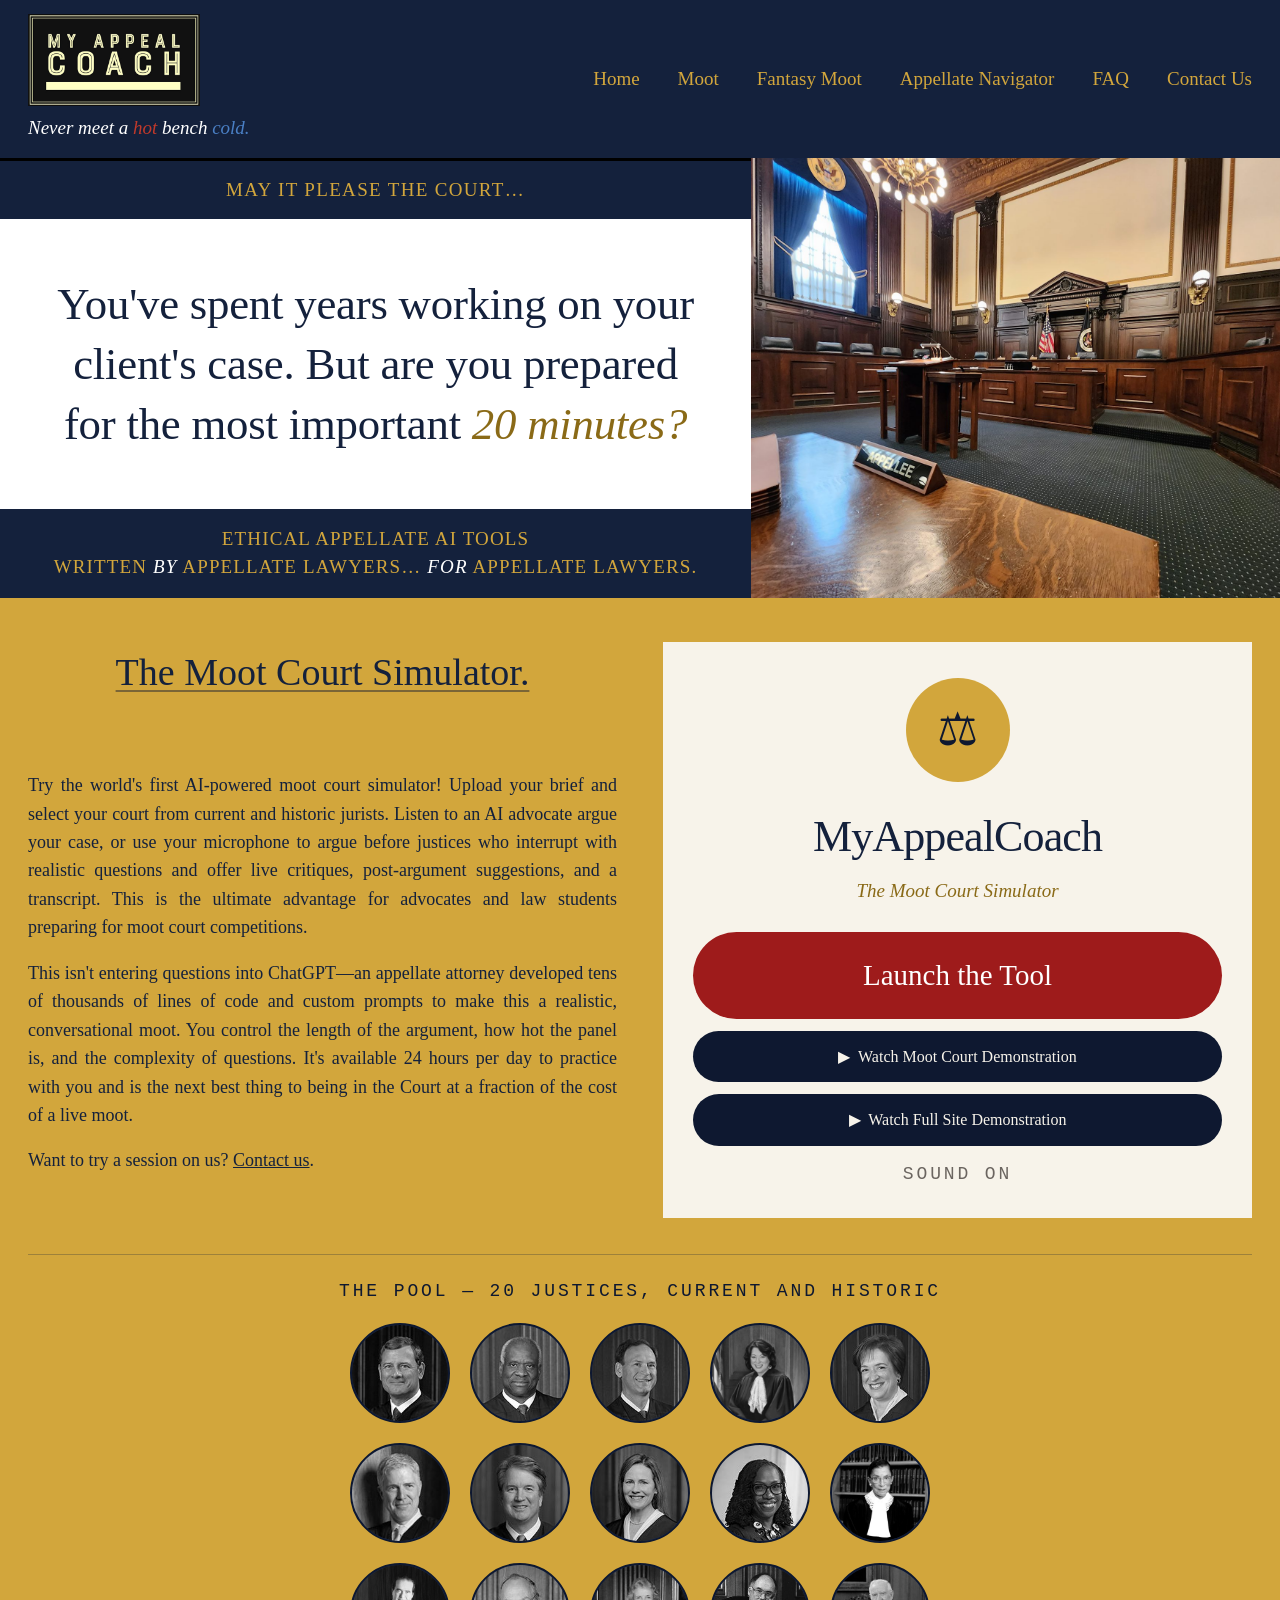
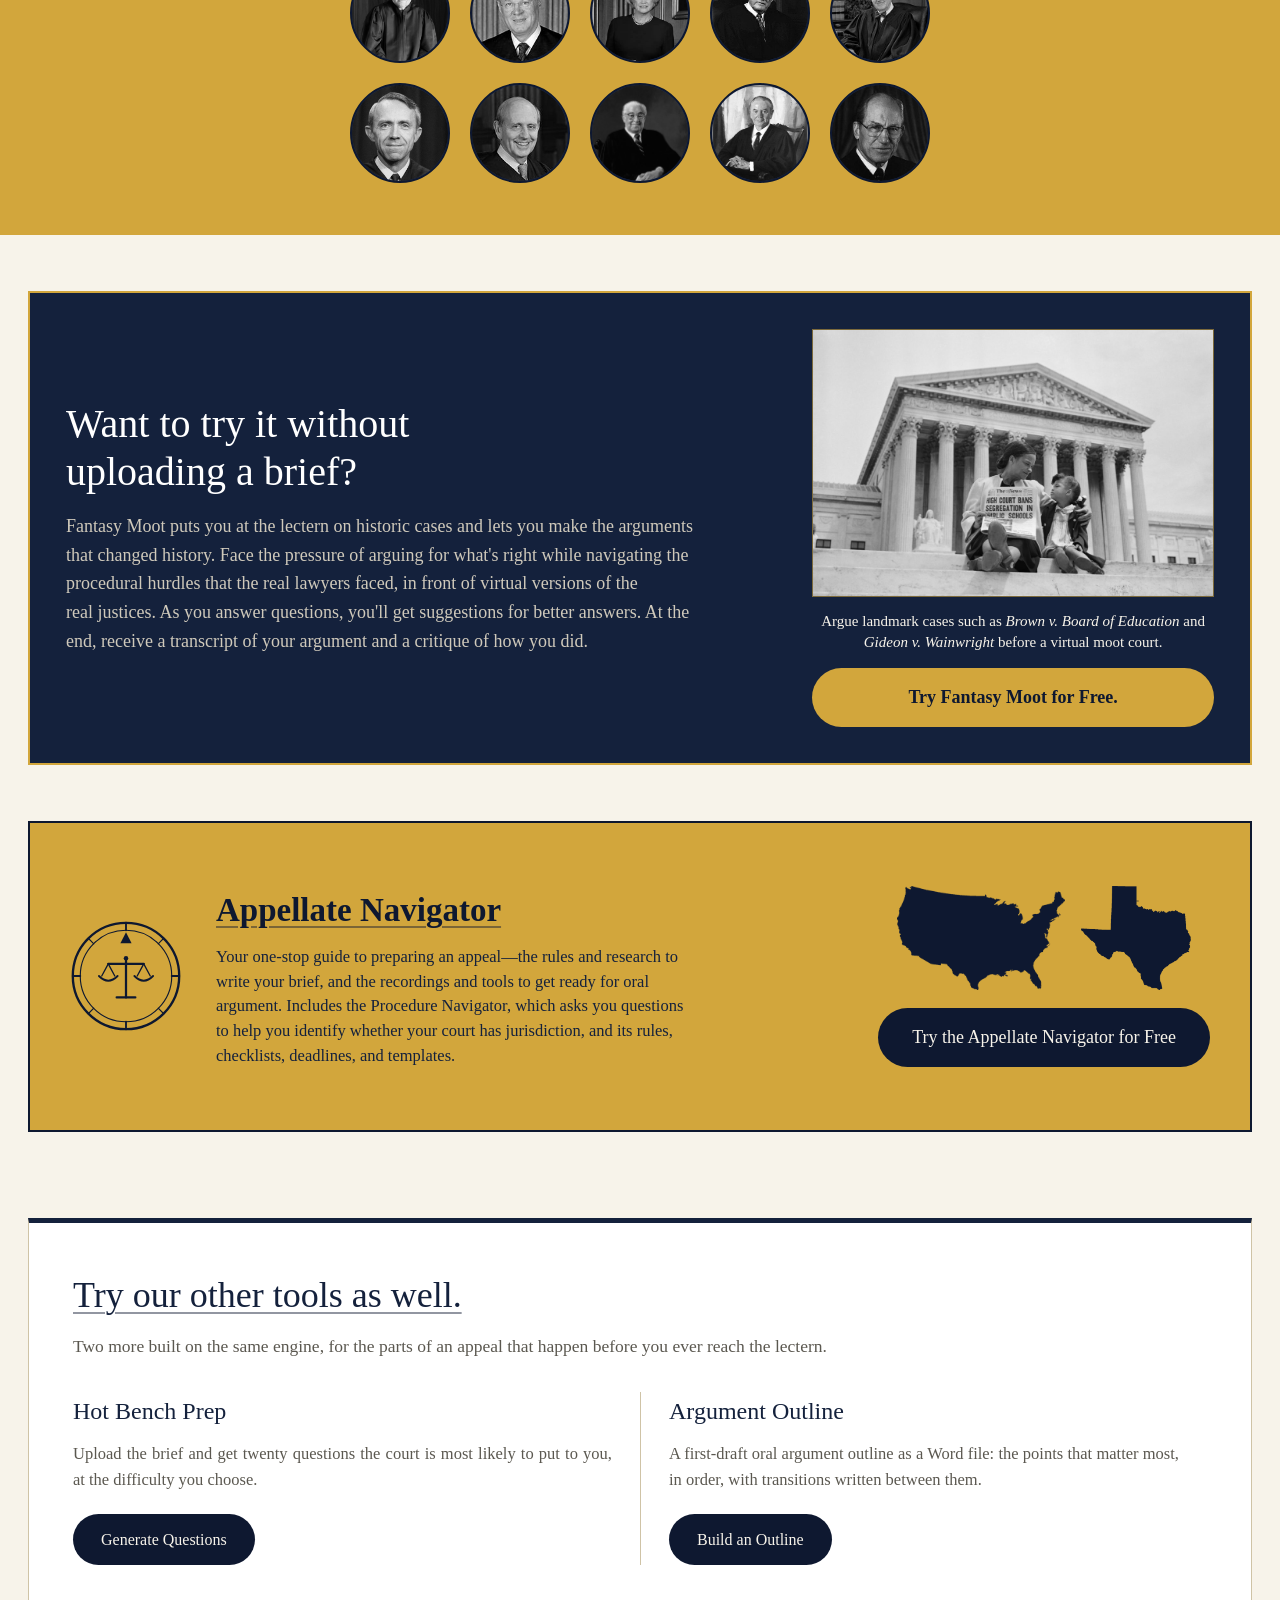
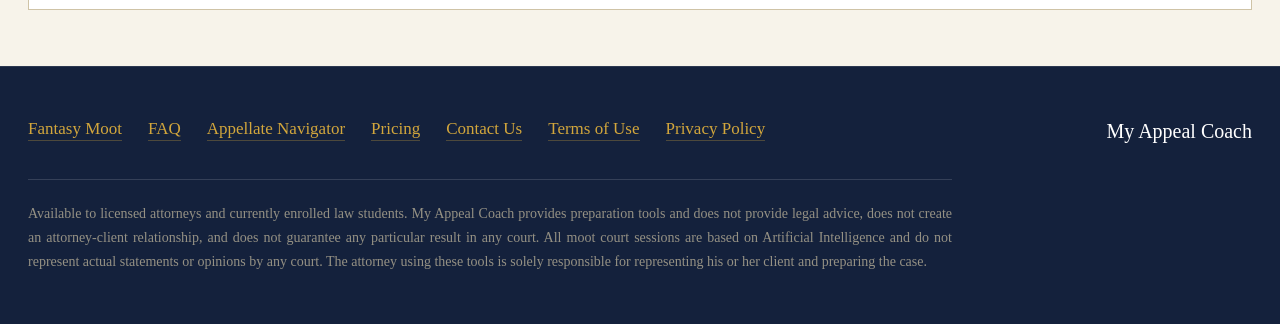
==== index.html @ 5d1c8097 "Demo clips + home card: no closing on clips, moot clip, restructured hero - The sage closing no long" ====
<!DOCTYPE html>
<html lang="en">
<head>
<meta charset="utf-8">
<meta name="viewport" content="width=device-width, initial-scale=1">
<title>My Appeal Coach — Never meet a hot bench cold</title>
<meta name="description" content="Ethical appellate AI tools written by appellate lawyers, for appellate lawyers. The world's first AI-powered moot court simulator.">
<link rel="stylesheet" href="style.css">
<link rel="icon" type="image/png" href="favicon.png">
<link rel="icon" type="image/png" href="favicon-dog.png">
<link rel="apple-touch-icon" href="favicon-dog.png">
</head>
<body>

<header class="masthead">
  <div class="wrap masthead-inner">
    <a class="brand" href="index.html">
      <img src="img/site/logo.jpg" alt="My Appeal Coach" width="172">
      <p class="brand-tag">Never meet a <span class="hot">hot</span> bench <span class="cold">cold.</span></p>
    </a>
    <button class="navtoggle" id="navtoggle" aria-expanded="false" aria-controls="primary-nav" aria-label="Menu">
      <span></span><span></span><span></span>
    </button>
    <div class="navwrap" id="primary-nav">
      <nav aria-label="Primary">
        <ul class="nav">
          <li><a href="index.html">Home</a></li>
          <li><a href="https://app.myappealcoach.com/oral-arguments#moot" target="_blank" rel="noopener noreferrer">Moot</a></li>
          <li><a href="fantasy-moot.html">Fantasy Moot</a></li>
          <li><a href="appellate-navigator.html">Appellate Navigator</a></li>
          <li><a href="faq.html">FAQ</a></li>
          <li><a href="contact.html">Contact Us</a></li>
        </ul>
      </nav>
    </div>
  </div>
</header>

<main>

<section class="hero-grid">
  <div class="hero-left">
    <div class="hero-band"><p class="band-caps">May it please the court&hellip;</p></div>
    <div class="hero-mid">
      <h1>You've spent years working on your client's case. But are you prepared for the most important <em>20 minutes?</em></h1>
    </div>
    <div class="hero-foot">
      <p>Ethical appellate AI tools<br>written <i>by</i> appellate lawyers&hellip; <i>for</i> appellate lawyers.</p>
    </div>
  </div>
  <div class="hero-photo">
    <img src="img/site/hero-courtroom.jpg" alt="Interior of the United States Court of Appeals for the Fifth Circuit, viewed from counsel table">
  </div>
</section>

<section class="flag">
  <div class="wrap flag-grid">
    <h2 class="flag-title"><a href="https://app.myappealcoach.com/oral-arguments#moot" target="_blank" rel="noopener noreferrer">The Moot Court Simulator.</a></h2>

    <div class="flag-card">
      <div class="card">
        <div class="seal" aria-hidden="true">&#9878;</div>
        <h3>MyAppealCoach</h3>
        <p class="sub">The Moot Court Simulator</p>
        <div style="display:flex;flex-direction:column;gap:12px;margin-top:4px;">
          <a class="pill pill-red" href="https://app.myappealcoach.com/oral-arguments#moot" target="_blank" rel="noopener noreferrer" style="width:100%;box-sizing:border-box;">Launch the Tool</a>
          <a class="pill pill-dark" href="demo.html?clip=moot" target="_blank" rel="noopener noreferrer" style="width:100%;box-sizing:border-box;">&#9654;&nbsp; Watch Moot Court Demonstration</a>
          <a class="pill pill-dark" href="demo.html" target="_blank" rel="noopener noreferrer" style="width:100%;box-sizing:border-box;">&#9654;&nbsp; Watch Full Site Demonstration</a>
        </div>
        <p class="note meta">Sound on</p>
      </div>
    </div>

    <div class="flag-copy">
      <p class="just">Try the world's first AI-powered moot court simulator! Upload your brief and select your court from current and historic jurists. Listen to an AI advocate argue your case, or use your microphone to argue before justices who interrupt with realistic questions and offer live critiques, post-argument suggestions, and a transcript. This is the ultimate advantage for advocates and law students preparing for moot court competitions.</p>
      <p class="just">This isn't entering questions into ChatGPT&mdash;an appellate attorney developed tens of thousands of lines of code and custom prompts to make this a realistic, conversational moot. You control the length of the argument, how hot the panel is, and the complexity of questions. It's available 24 hours per day to practice with you and is the next best thing to being in the Court at a fraction of the cost of a live moot.</p>
      <p>Want to try a session on us? <a href="contact.html">Contact us</a>.</p>

    </div>

      <div class="bench">
      <p class="bench-label">The pool &mdash; 20 justices, current and historic</p>
      <ul class="faces">
        <li><img loading="lazy" src="img/justices/roberts.jpg" alt="Chief Justice John Roberts"></li>
        <li><img loading="lazy" src="img/justices/thomas.jpg" alt="Justice Clarence Thomas"></li>
        <li><img loading="lazy" src="img/justices/alito.jpg" alt="Justice Samuel Alito"></li>
        <li><img loading="lazy" src="img/justices/sotomayor.jpg" alt="Justice Sonia Sotomayor"></li>
        <li><img loading="lazy" src="img/justices/kagan.jpg" alt="Justice Elena Kagan"></li>
        <li><img loading="lazy" src="img/justices/gorsuch.jpg" alt="Justice Neil Gorsuch"></li>
        <li><img loading="lazy" src="img/justices/kavanaugh.jpg" alt="Justice Brett Kavanaugh"></li>
        <li><img loading="lazy" src="img/justices/barrett.jpg" alt="Justice Amy Coney Barrett"></li>
        <li><img loading="lazy" src="img/justices/jackson.jpg" alt="Justice Ketanji Brown Jackson"></li>
        <li><img loading="lazy" src="img/justices/ginsburg.jpg" alt="Justice Ruth Bader Ginsburg"></li>
        <li><img loading="lazy" src="img/justices/scalia.jpg" alt="Justice Antonin Scalia"></li>
        <li><img loading="lazy" src="img/justices/kennedy.jpg" alt="Justice Anthony Kennedy"></li>
        <li><img loading="lazy" src="img/justices/oconnor.jpg" alt="Justice Sandra Day O'Connor"></li>
        <li><img loading="lazy" src="img/justices/rehnquist.jpg" alt="Justice William Rehnquist"></li>
        <li><img loading="lazy" src="img/justices/stevens.jpg" alt="Justice John Paul Stevens"></li>
        <li><img loading="lazy" src="img/justices/souter.jpg" alt="Justice David Souter"></li>
        <li><img loading="lazy" src="img/justices/breyer.jpg" alt="Justice Stephen Breyer"></li>
        <li><img loading="lazy" src="img/justices/marshall.jpg" alt="Justice Thurgood Marshall"></li>
        <li><img loading="lazy" src="img/justices/brennan.jpg" alt="Justice William Brennan"></li>
        <li><img loading="lazy" src="img/justices/white.jpg" alt="Justice Byron White"></li>
      </ul>
      </div>
  </div>
</section>

<section class="fantasy-sec">
  <div class="wrap">
    <div class="fantasy">
      <div class="fantasy-copy">
        <h2>Want to try it without uploading a brief?</h2>
        <p>Fantasy Moot puts you at the lectern on historic cases and lets you make the arguments that changed history. Face the pressure of arguing for what's right while navigating the procedural hurdles that the real lawyers faced, in front of virtual versions of the real&nbsp;justices. As you answer questions, you'll get suggestions for better answers. At the end, receive a transcript of your argument and a critique of how you did.</p>
      </div>
      <div class="fantasy-cta">
        <figure>
          <img src="img/fantasy/brown-v-board.jpg" alt="Nettie Hunt and her daughter on the steps of the Supreme Court in 1954, holding a newspaper headlined &quot;High Court Bans Segregation in Public Schools&quot;">
        </figure>
        <p class="fantasy-cta-cap">Argue landmark cases such as <em>Brown v. Board of Education</em> and <em>Gideon v. Wainwright</em> before a virtual moot court.</p>
        <a class="pill pill-gold" href="fantasy-moot.html">Try Fantasy Moot for Free.</a>
      </div>
    </div>
  </div>
</section>

<section class="navigator-sec">
  <div class="wrap">
    <div class="proc-hero">
      <span class="proc-hero-icon">
        <svg class="compass-svg" viewBox="0 0 120 120" fill="none" stroke="currentColor" stroke-linejoin="round" stroke-linecap="round" aria-hidden="true">
          <circle cx="60" cy="60" r="57" stroke-width="2.5"/>
          <circle cx="60" cy="60" r="49" stroke-width="1.2"/>
          <g stroke-width="2">
            <line x1="60" y1="3" x2="60" y2="11"/>
            <line x1="60" y1="109" x2="60" y2="117"/>
            <line x1="3" y1="60" x2="11" y2="60"/>
            <line x1="109" y1="60" x2="117" y2="60"/>
          </g>
          <g stroke-width="1.2">
            <line x1="19.8" y1="19.8" x2="25.5" y2="25.5"/>
            <line x1="100.2" y1="19.8" x2="94.5" y2="25.5"/>
            <line x1="19.8" y1="100.2" x2="25.5" y2="94.5"/>
            <line x1="100.2" y1="100.2" x2="94.5" y2="94.5"/>
          </g>
          <polygon points="60,13 54,25 66,25" fill="currentColor" stroke="none"/>
          <g stroke-width="2.4">
            <circle cx="60" cy="41" r="2.4" fill="currentColor" stroke="none"/>
            <line x1="60" y1="41" x2="60" y2="83"/>
            <line x1="41" y1="47" x2="79" y2="47"/>
            <line x1="50" y1="83" x2="70" y2="83"/>
            <path d="M41 47 L34 60" stroke-width="1.4"/>
            <path d="M41 47 L48 60" stroke-width="1.4"/>
            <path d="M31 60 Q41 70 51 60" stroke-width="2"/>
            <path d="M79 47 L72 60" stroke-width="1.4"/>
            <path d="M79 47 L86 60" stroke-width="1.4"/>
            <path d="M69 60 Q79 70 89 60" stroke-width="2"/>
          </g>
        </svg>
      </span>
      <span class="proc-hero-text">
        <span class="proc-hero-title">Appellate Navigator</span>
        <span class="proc-hero-desc">Your one-stop guide to preparing an appeal&mdash;the rules and research
          to write your brief, and the recordings and tools to get ready for oral argument. Includes the
          Procedure Navigator, which asks you questions to help you identify whether your court has
          jurisdiction, and its rules, checklists, deadlines, and templates.</span>
      </span>
      <span class="proc-hero-actions">
        <span class="proc-hero-maps">
          <img class="proc-hero-map" src="img/site/us-silhouette.png" alt="United States">
          <img class="proc-hero-map" src="img/site/texas-silhouette.png" alt="State of Texas">
        </span>
        <a class="pill pill-dark" href="appellate-navigator.html">Try the Appellate Navigator for Free</a>
      </span>
    </div>
  </div>
</section>

<section class="others-sec">
  <div class="wrap">
    <div class="others">
      <h2>Try our other tools as well.</h2>
      <p class="others-sub">Two more built on the same engine, for the parts of an appeal that happen before you ever reach the lectern.</p>
      <div class="tool-grid">
        <article class="tool">
          <h3>Hot Bench Prep</h3>
          <p class="just">Upload the brief and get twenty questions the court is most likely to put to you, at the difficulty you choose.</p>
          <a class="pill pill-dark" href="https://app.myappealcoach.com/oral-arguments#hotbench" target="_blank" rel="noopener noreferrer">Generate Questions</a>
        </article>
        <article class="tool">
          <h3>Argument Outline</h3>
          <p class="just">A first-draft oral argument outline as a Word file: the points that matter most, in order, with transitions written between them.</p>
          <a class="pill pill-dark" href="https://app.myappealcoach.com/oral-arguments#outline" target="_blank" rel="noopener noreferrer">Build an Outline</a>
        </article>
      </div>
    </div>
  </div>
</section>

</main>

<footer class="foot">
  <div class="wrap">
    <div class="foot-grid">
      <ul class="foot-nav">
        <li><a href="fantasy-moot.html">Fantasy Moot</a></li>
        <li><a href="faq.html">FAQ</a></li>
        <li><a href="appellate-navigator.html">Appellate Navigator</a></li>
        <li><a href="https://app.myappealcoach.com/membership" target="_blank" rel="noopener noreferrer">Pricing</a></li>
        <li><a href="contact.html">Contact Us</a></li>
        <li><a href="https://app.myappealcoach.com/terms" target="_blank" rel="noopener noreferrer">Terms of Use</a></li>
        <li><a href="https://app.myappealcoach.com/privacy" target="_blank" rel="noopener noreferrer">Privacy Policy</a></li>
      </ul>
      <div class="foot-mark">My Appeal Coach</div>
    </div>
    <p class="notice">
      Available to licensed attorneys and currently enrolled law students. My Appeal Coach provides preparation tools and does not provide legal advice, does not create an attorney-client relationship, and does not guarantee any particular result in any court. All moot court sessions are based on Artificial Intelligence and do not represent actual statements or opinions by any court. The attorney using these tools is solely responsible for representing his or her client and preparing the case.
    </p>
  </div>
</footer>

<script src="nav.js"></script>
<script src="justice-bios.js"></script>
</body>
</html>
---- style.css ----
/* ==========================================================================
   My Appeal Coach — shared stylesheet
   Every page links this file. Edit once, changes everywhere.
   ========================================================================== */

:root{
  --navy:#14213c; --navy-dp:#0e1830; --navy-lt:#1e2f52;
  --gold:#d2a63c; --gold-lt:#e0c274; --gold-dk:#8a6a17;
  --butter:#f7f0b5;                 /* pale yellow used on interior pages */
  --cream:#f7f3ea; --white:#ffffff;
  --red:#9e1b1b; --red-lt:#c0392b; --blue:#4a7fc4;
  --rule:#cfc3a6;
  --serif:'Equity Text A',Equity,Georgia,'Century Schoolbook','Times New Roman',serif;
  --mono:'DM Mono','JetBrains Mono','Courier New',monospace;
  --gutter:28px;                    /* single source of truth for page side spacing */
}

*{box-sizing:border-box}
html{-webkit-text-size-adjust:100%}
body{margin:0;background:var(--cream);color:var(--navy);font-family:var(--serif);
     font-size:18px;line-height:1.6;-webkit-font-smoothing:antialiased}
img{max-width:100%;display:block}
a{color:inherit}
.wrap{max-width:1320px;margin:0 auto;padding:0 var(--gutter)}
.wrap-narrow{max-width:1000px;margin:0 auto;padding:0 var(--gutter)}
.just{text-align:justify;hyphens:auto;-webkit-hyphens:auto}

/* ---------- widow / orphan control ----------
   balance: evens out short headings so the last line is never a lone word.
   pretty:  keeps body copy from ending on a single-word line.
   Both degrade silently to normal wrapping in older browsers. */
h1,h2,h3,h4,h5,h6,dt,figcaption,.foot-mark,.band-caps,.brand-tag{text-wrap:balance}
p,li,dd,blockquote{text-wrap:pretty}
.meta{font-family:var(--mono);font-size:11.5px;letter-spacing:.16em;text-transform:uppercase}
.band-caps{font-size:19px;letter-spacing:.07em;text-transform:uppercase;color:var(--gold);margin:0}

/* ---------- buttons ---------- */
.pill{display:inline-flex;align-items:center;justify-content:center;gap:10px;border-radius:999px;
      text-align:center;text-decoration:none;font-family:var(--serif);border:0;
      transition:background .18s,color .18s}
.pill-red{background:var(--red);color:#fff;font-size:29px;padding:20px 52px;width:100%}
.pill-red:hover,.pill-red:focus-visible{background:#7d1414}
.pill-dark{background:var(--navy-dp);color:var(--cream);font-size:16px;padding:13px 28px}
.pill-dark:hover,.pill-dark:focus-visible{background:var(--navy-lt)}
.pill-gold{background:var(--gold);color:var(--navy-dp);font-size:18px;padding:15px 34px;font-weight:600}
.pill-gold:hover,.pill-gold:focus-visible{background:var(--gold-lt)}

/* square butter button used on interior pages */
/* "Open the AI Tools" — outlined gold, small caps, hairline rule detail */
button.btn-butter{cursor:pointer;font-size:19px}
.btn-butter{display:inline-flex;align-items:center;gap:14px;
            background:transparent;color:var(--butter);
            font-family:var(--serif);font-size:19px;letter-spacing:.06em;
            padding:15px 34px;text-decoration:none;
            border:1px solid rgba(247,240,181,.5);border-radius:2px;
            transition:background .2s,border-color .2s,color .2s}
.btn-butter::after{content:"";width:26px;height:1px;background:currentColor;opacity:.65;
            transition:width .2s}
.btn-butter:hover,.btn-butter:focus-visible{background:rgba(247,240,181,.1);
            border-color:var(--butter);color:#fffbe0}
.btn-butter:hover::after{width:38px}

/* ---------- masthead ---------- */
.masthead{background:var(--navy);position:relative}
/* Horizontal padding is restated here on purpose: this element also carries
   .wrap, and a `padding` shorthand declared later would otherwise zero out
   .wrap's side gutters and let the logo sit flush against the page edge. */
.masthead-inner{display:flex;align-items:center;justify-content:space-between;gap:24px;
                padding:14px var(--gutter);flex-wrap:wrap}
.brand{display:block;text-decoration:none}
.brand img{width:172px;height:auto}
.brand-tag{font-style:italic;font-size:clamp(17px,.55vw + 14.4px,19px);color:#fff;margin:7px 0 0}
.brand-tag .hot{color:var(--red-lt)}
.brand-tag .cold{color:var(--blue)}
.navtoggle{display:none;background:transparent;border:1px solid rgba(210,166,60,.55);
           border-radius:4px;padding:11px 13px;cursor:pointer;line-height:0}
.navtoggle span{display:block;width:24px;height:2px;background:var(--gold);margin:5px 0;
                transition:transform .2s,opacity .2s}
.navtoggle[aria-expanded="true"] span:nth-child(1){transform:translateY(7px) rotate(45deg)}
.navtoggle[aria-expanded="true"] span:nth-child(2){opacity:0}
.navtoggle[aria-expanded="true"] span:nth-child(3){transform:translateY(-7px) rotate(-45deg)}
.nav{display:flex;gap:38px;list-style:none;margin:0;padding:0;flex-wrap:wrap;font-size:19px}
.nav a{text-decoration:none;color:var(--gold);padding-bottom:4px;border-bottom:2px solid transparent}
.nav a:hover,.nav a:focus-visible{color:var(--gold-lt);border-bottom-color:var(--gold)}
.nav a[aria-current="page"]{color:var(--gold-lt);border-bottom-color:var(--gold)}

@media (max-width:1000px){
  .navtoggle{display:block}
  .navwrap{display:none;flex-basis:100%;width:100%}
  .navwrap.open{display:block}
  .nav{flex-direction:column;gap:0;font-size:20px;padding-bottom:8px}
  .nav li{border-top:1px solid rgba(210,166,60,.22)}
  .nav a{display:block;padding:14px 2px;border-bottom:0}
  .nav a:hover,.nav a:focus-visible,.nav a[aria-current="page"]{border-bottom:0}
}

/* ---------- interior page shell (dark) ---------- */
.page-dark{background:var(--navy);color:#eae7dc;min-height:60vh;padding:52px 0 76px}
.page-dark a{color:var(--butter)}
/* `.page-dark a` (0,1,1) outranks `.pill-red` (0,1,0), so without these a button
   dropped inside a dark page loses its own label colour. Two classes wins it back. */
.page-dark .pill-red{color:#fff}
.page-dark .pill-dark{color:var(--cream)}
.page-dark .pill-gold{color:var(--navy-dp)}
.page-title{text-align:center;color:var(--gold);font-size:clamp(24px,2.6vw,30px);
            font-weight:400;letter-spacing:.03em;text-transform:uppercase;margin:0 0 34px}

/* hub page: pillar icon + heading + prose */
.hub{display:grid;grid-template-columns:150px 1fr;gap:38px;align-items:start}
.pillar{width:150px;height:auto;color:var(--butter)}
.hub h1{font-size:clamp(34px,4.6vw,54px);font-weight:700;letter-spacing:.01em;
        text-transform:uppercase;margin:0 0 14px;color:#d9d6c8}
.hub h1 .lead{color:#a8a496}
.hub p{margin:0 0 20px;font-size:18.5px;color:#e6e3d8}

.reslist{margin:30px 0 0}
.reslist h2,.reslist h3{font-size:24px;font-weight:400;margin:0 0 4px}
.reslist h2 a,.reslist h3 a{color:var(--butter);text-decoration:underline;text-underline-offset:4px}
.reslist p{margin:0 0 26px;color:#cfcbbe;font-size:17px}

/* link-list pages (rules, recordings, style guides) */
.listgrid{display:grid;grid-template-columns:1fr 1fr;gap:46px;align-items:start}
.listhead{display:flex;align-items:center;gap:18px;margin:0 0 26px}
.listhead .pillar{width:104px}
.listhead h1{font-size:clamp(26px,3vw,34px);font-weight:400;margin:0;color:#eae7dc}
.subhead{color:var(--butter);font-size:23px;margin:30px 0 12px;font-weight:400}
.subhead:first-of-type{margin-top:0}
.linklist{list-style:none;margin:0;padding:0}
.linklist li{margin:0 0 6px}
.linklist a{font-size:23px;color:#fff;text-decoration:underline;text-underline-offset:4px;
            text-decoration-thickness:1px}
.linklist a:hover,.linklist a:focus-visible{color:var(--butter)}
.mapfig{margin:0}
.mapfig img{border:1px solid rgba(255,255,255,.18);background:#fff}
.mapfig figcaption{margin-top:10px;color:#a8a496;font-size:14px}

/* 404 */
.nf-lede{font-size:18.5px;color:#e6e3d8;max-width:56em;margin:0 0 34px}
.nf-foot{margin:34px 0 0;padding-top:22px;border-top:1px solid rgba(255,255,255,.14);
         font-size:16px;color:#a8a496}

/* FAQ */
.faq-intro{font-size:19px;margin:0 0 30px}
.faq{margin:0}
.faq dt{color:var(--gold);font-size:19px;letter-spacing:.02em;text-transform:uppercase;
        margin:0 0 6px}
.faq dd{margin:0 0 26px;font-size:18px;color:#e6e3d8}

/* pull quote strip */
.quotestrip{background:var(--white);padding:18px 0;text-align:center}
.quotestrip p{margin:0;font-size:clamp(20px,2.2vw,26px);color:var(--navy)}

/* ---------- footer ---------- */
.foot{background:var(--navy);color:#a8a396;padding:48px 0 36px;font-size:16px;
      border-top:1px solid rgba(255,255,255,.1)}
.foot-grid{display:flex;justify-content:space-between;gap:32px;flex-wrap:wrap;margin-bottom:32px}
.foot-nav{list-style:none;margin:0;padding:0;display:flex;gap:26px;flex-wrap:wrap;font-size:17px}
.foot-nav a{text-decoration:none;color:var(--gold);border-bottom:1px solid rgba(210,166,60,.3);
            padding-bottom:2px}
.foot-nav a:hover,.foot-nav a:focus-visible{color:var(--gold-lt)}
.foot-mark{color:#fff;font-size:20px}
.notice{border-top:1px solid rgba(255,255,255,.14);padding-top:22px;font-size:14px;
        line-height:1.7;color:#959184;max-width:66em;
        text-align:justify;hyphens:auto;-webkit-hyphens:auto;text-wrap:pretty}

/* ---------- hover biography panel (justice-bios.js) ----------
   Fixed positioning keeps it clear of the portraits' circular clipping.
   pointer-events:none means moving toward the panel never steals the hover. */
.jbio{position:fixed;z-index:60;width:min(360px,calc(100vw - 24px));
      background:var(--navy-dp);color:#e6e3d8;
      border:1px solid rgba(210,166,60,.55);border-top:3px solid var(--gold);
      padding:16px 18px 18px;pointer-events:none;
      box-shadow:0 14px 34px rgba(0,0,0,.42)}
.jbio[hidden]{display:none}
.jbio-name{margin:0;font-size:18px;color:#fff;line-height:1.25}
.jbio-years{margin:3px 0 10px;font-family:var(--mono);font-size:11px;letter-spacing:.14em;
            text-transform:uppercase;color:var(--gold)}
.jbio-text{margin:0;font-size:15px;line-height:1.55;color:#cfcbbe;text-wrap:pretty}
@media (prefers-reduced-motion:no-preference){
  .jbio{animation:jbio-in .13s ease-out}
  @keyframes jbio-in{from{opacity:0;transform:translateY(4px)}to{opacity:1;transform:none}}
}

:focus-visible{outline:3px solid var(--navy);outline-offset:2px;box-shadow:0 0 0 3px var(--gold-lt)}
.masthead :focus-visible,.foot :focus-visible,.page-dark :focus-visible,.fantasy :focus-visible,.hero-band :focus-visible,.hero-foot :focus-visible,.hero-photo :focus-visible,.nav-card :focus-visible{outline-color:var(--gold-lt);box-shadow:0 0 0 3px rgba(20,33,60,.9)}

@media (max-width:1040px){
  .hub{grid-template-columns:1fr;gap:22px}
  .pillar{width:110px}
  .listgrid{grid-template-columns:1fr;gap:30px}
}
@media (max-width:600px){
  :root{--gutter:20px}
  .just,.notice{text-align:left;hyphens:manual}
  .linklist a{font-size:20px}
  .btn-butter{font-size:17px;padding:13px 24px;justify-content:center}
}
@media (prefers-reduced-motion:reduce){*{transition:none!important}}


/* ==========================================================================
   Homepage-only rules
   ========================================================================== */
.hero-grid{display:grid;grid-template-columns:1.42fr 1fr}
.hero-left{display:flex;flex-direction:column;border-top:3px solid #000}
.hero-band{background:var(--navy);padding:14px 30px;text-align:center}
.hero-mid{background:var(--white);padding:44px 46px;flex:1;display:flex;align-items:center}
.hero-mid h1{font-weight:400;font-size:clamp(30px,3.5vw,46px);line-height:1.34;margin:0;letter-spacing:-.005em;text-align:center}
.hero-mid h1 em{font-style:italic;color:var(--gold-dk)}
.hero-foot{background:var(--navy);padding:16px 30px;text-align:center}
.hero-foot p{margin:0;font-size:19px;letter-spacing:.06em;text-transform:uppercase;color:var(--gold);line-height:1.5}
.hero-foot i{color:#fff;font-style:italic}
.hero-photo{position:relative;background:var(--navy-lt);min-height:440px}
.hero-photo img{position:absolute;inset:0;width:100%;height:100%;object-fit:cover}
.flag{background:var(--gold);padding:44px 0 52px}
.flag-grid{display:grid;grid-template-columns:1fr 1fr;column-gap:46px;align-items:start}
.flag-title{grid-column:1;grid-row:1;font-size:clamp(28px,3.1vw,38px);font-weight:400;margin:0 0 20px;text-decoration:underline;text-underline-offset:5px;text-decoration-thickness:1.5px;text-decoration-color:rgba(14,24,48,.45);text-align:center}
.flag-title a{color:inherit;text-decoration:none}
.flag-copy{grid-column:1;grid-row:2}
.flag-card{grid-column:2;grid-row:1/span 2}
.bench{grid-column:1/-1}
.flag p{margin:0 0 17px;font-size:18px;line-height:1.58}
.flag .free{color:var(--red);font-weight:700;text-decoration:underline}
.card{background:var(--cream);padding:36px 30px 30px;text-align:center;margin-bottom:22px}
.seal{width:104px;height:104px;border-radius:50%;background:var(--gold);display:flex;align-items:center;justify-content:center;margin:0 auto 20px;font-size:46px;line-height:1;color:var(--navy-dp)}
.card h3{font-size:44px;font-weight:400;margin:0 0 4px;letter-spacing:-.02em}
.card .sub{font-style:italic;color:var(--gold-dk);margin:0 0 26px;font-size:19px}
.card .note{margin:14px 0 0;color:#6b6560}
.btn-stack{display:flex;gap:14px;flex-wrap:wrap;justify-content:center;margin-top:20px}
.bench{margin:14px 0 0;padding-top:22px;border-top:1px solid rgba(20,33,60,.28)}
.bench-label{margin:0 0 20px;color:var(--navy-dp);letter-spacing:.16em;text-transform:uppercase;font-size:13px;font-family:var(--mono);text-align:center}
.faces{display:grid;grid-template-columns:repeat(5,minmax(0,88px));gap:16px;justify-content:center;margin:0 auto;padding:0;list-style:none}
.faces li{width:100%;aspect-ratio:1;border-radius:50%;overflow:hidden;border:2px solid var(--navy-dp);background:var(--navy-lt)}
/* Each source file carries 10% of added headroom at the top (see IMAGES.md);
   biasing the crop to 15% spends most of it, landing faces ~40% down the circle
   instead of riding its top arc. */
.faces img{width:100%;height:100%;object-fit:cover;object-position:50% 15%;
           filter:grayscale(1);transition:filter .2s}
.faces li:hover img{filter:none}
@media (min-width:1180px){
  .faces{grid-template-columns:repeat(5,minmax(0,100px));gap:20px}
}
@media (min-width:1440px){
  .faces{grid-template-columns:repeat(10,minmax(0,104px));gap:18px}
}
@media (min-width:1700px){
  .faces{grid-template-columns:repeat(10,minmax(0,118px));gap:22px}
}
.fantasy-sec{padding:56px 0}
.fantasy{background:var(--navy);border:2px solid var(--gold);color:var(--cream);padding:36px;display:grid;grid-template-columns:55% 35%;justify-content:space-between;align-items:center}
.fantasy h2{font-size:clamp(28px,3.2vw,40px);font-weight:400;margin:0 0 16px;color:#fff;line-height:1.2}
.fantasy-sub{display:block;margin-top:12px;font-size:.62em;color:var(--gold);line-height:1.35;text-wrap:balance;max-width:22em}
.fantasy-sub em{font-style:italic}
.fantasy p{margin:0;color:#cfc9bb;font-size:18px;max-width:none;text-wrap:pretty}
/* Fantasy CTA: a small Brown v. Board photo + caption stacked over the button,
   all the same width so the button reads as the base of the little card. */
.fantasy-cta{display:flex;flex-direction:column;gap:14px;width:100%;min-width:0}
.fantasy-cta figure{margin:0;line-height:0;border:1px solid rgba(210,166,60,.55);aspect-ratio:3/2;overflow:hidden}
.fantasy-cta img{display:block;width:100%;height:100%;object-fit:cover}
.fantasy .fantasy-cta-cap{margin:0;color:var(--cream);font-size:15px;line-height:1.45;text-align:center;max-width:none}
.fantasy-cta .pill-gold{width:100%}
.others-sec{padding:0 0 56px}
.others{background:var(--white);border:1px solid var(--rule);border-top:5px solid var(--navy);padding:44px}
.others h2{font-size:clamp(26px,3vw,36px);font-weight:400;margin:0 0 8px;text-decoration:underline;text-underline-offset:5px;text-decoration-thickness:1.5px;text-decoration-color:rgba(14,24,48,.45)}
.others-sub{margin:0 0 32px;color:#5b5850;font-size:17.5px;max-width:46em}

/* Appellate Navigator promo box on the homepage */
.navigator-sec{padding:0 0 56px}
.navigator-box{background:var(--white);border:1px solid var(--rule);border-top:5px solid var(--gold);padding:44px;
  display:grid;grid-template-columns:1fr auto;gap:32px;align-items:center}
.navigator-box h2{font-size:clamp(26px,3vw,36px);font-weight:400;margin:0 0 8px;
  text-decoration:underline;text-underline-offset:6px;text-decoration-thickness:1.5px}
.navigator-box p{margin:0;color:#5b5850;font-size:17.5px;max-width:46em}
@media (max-width:1040px){.navigator-box{grid-template-columns:1fr;gap:22px;padding:32px}}

/* ===== Appellate Navigator page (index-style boxes) ===== */
.navigator-page{padding:52px 0 76px}
.np-title{font-size:clamp(32px,4.4vw,50px);font-weight:700;letter-spacing:.01em;line-height:1.05;margin:0 0 12px}
.np-title-lead{color:var(--gold-dk)}
.np-intro{font-size:18.5px;color:#4b4740;max-width:64ch;margin:0 0 30px}

.proc-hero{display:grid;grid-template-columns:auto 1fr auto;gap:34px;align-items:center;
  background:var(--gold);border:2px solid var(--navy-dp);color:var(--navy);padding:34px 40px;margin:0 0 30px}
.navigator-sec .proc-hero{padding-top:5%;padding-bottom:5%}
.proc-hero-icon svg{width:112px;height:112px;color:var(--navy-dp);display:block}
.proc-hero-title{display:block;font-size:clamp(24px,3vw,33px);color:var(--navy-dp);font-weight:600;margin:0 0 8px;
  text-decoration:underline;text-underline-offset:5px;text-decoration-thickness:1.5px;text-decoration-color:rgba(14,24,48,.45)}
.proc-hero-desc{display:block;color:var(--navy);font-size:16.5px;line-height:1.5;margin:0;max-width:58ch}
.proc-hero-actions{display:flex;flex-direction:column;align-items:center;gap:12px}
.proc-hero-maps{display:flex;gap:16px;align-items:center;justify-content:center;margin:0 0 6px}
.proc-hero-map{height:104px;width:auto;display:block}
.proc-hero-actions .nav-cta{width:100%}
.proc-hero-actions .pill{width:100%;font-size:18px;padding:15px 34px}
.nav-cta{display:inline-flex;align-items:center;justify-content:center;text-align:center;font-family:var(--serif);
  font-size:18px;line-height:1.3;background:var(--navy-dp);color:var(--butter);border:1px solid rgba(210,166,60,.5);
  border-radius:3px;padding:15px 28px;text-decoration:none;transition:background .18s,transform .18s,border-color .18s}
.nav-cta:hover,.nav-cta:focus-visible{background:var(--navy);border-color:var(--gold);transform:translateY(-1px);outline:none}
.nav-cta[aria-disabled="true"]{cursor:default}
.nav-cta[aria-disabled="true"]:hover{background:var(--navy-dp);border-color:rgba(210,166,60,.5);transform:none}

.nav-card{background:var(--navy);border:1px solid var(--navy-lt);border-top:5px solid var(--gold);
  padding:32px 38px;margin:0 0 24px;color:var(--cream)}
.nav-card>h2{font-size:clamp(24px,2.8vw,32px);font-weight:400;margin:0 0 12px;color:#fff;
  text-decoration:underline;text-underline-offset:6px;text-decoration-thickness:1.5px;text-decoration-color:rgba(210,166,60,.6)}
.nav-card>p{color:#cfc9bb;font-size:17px;line-height:1.6;margin:0;max-width:80ch}
.nav-card--tools{border-top-color:var(--gold-lt)}

.nav-reslist{margin:14px 0 0}
.res-item{margin:18px 0 0}
.res-item:first-child{margin-top:10px}
.res-item p{margin:9px 0 0;color:#cfcbbe;font-size:16px;line-height:1.5}
.res-btn{display:inline-flex;align-items:center;font-family:var(--serif);font-size:17px;font-weight:400;
  background:var(--navy-dp);color:var(--butter);border:1px solid rgba(210,166,60,.5);
  padding:11px 24px;border-radius:3px;text-decoration:none;transition:background .18s,border-color .18s,color .18s}
.res-btn:hover,.res-btn:focus-visible{background:var(--navy-lt);border-color:var(--gold);color:#fff;outline:none}

.tool-list{list-style:none;margin:16px 0 24px;padding:0}
.tool-list li{padding:13px 0;border-top:1px solid rgba(255,255,255,.12);font-size:16.5px;color:#d8d3c6;line-height:1.5}
.tool-list li:first-child{border-top:none;padding-top:4px}
.tool-list strong{color:#fff;font-weight:600}

@media (max-width:820px){
  .proc-hero{grid-template-columns:1fr;gap:20px;padding:28px}
  .proc-hero-icon svg{width:88px;height:88px}
  .proc-hero-desc{max-width:none}
}
@media (max-width:600px){
  .proc-hero{padding:22px}
  .proc-hero-icon svg{width:74px;height:74px}
  .nav-card{padding:26px 24px}
}
.tool-grid{display:grid;grid-template-columns:repeat(2,1fr)}
.tool{padding:0 28px;border-left:1px solid var(--rule)}
.tool:first-child{padding-left:0;border-left:none}
.tool h3{font-size:24px;font-weight:400;margin:0 0 10px}
.tool p{margin:0 0 20px;font-size:16.5px;color:#5b5850}
.tlink{font-size:16px;text-decoration:none;color:var(--gold-dk);border-bottom:2px solid var(--gold);padding-bottom:2px}
.tlink:hover,.tlink:focus-visible{color:var(--red);border-bottom-color:var(--red)}
.pricing{padding:0 0 60px}
.pricing h2{font-size:clamp(26px,3vw,36px);font-weight:400;margin:0 0 24px}
.testing{background:var(--white);border:2px solid var(--gold);padding:38px 34px;max-width:820px;display:flex;align-items:center;justify-content:space-between;gap:28px;flex-wrap:wrap}
.testing p{margin:0;font-size:clamp(21px,2.2vw,27px);font-style:italic;color:var(--navy)}
.price-grid{display:grid;grid-template-columns:repeat(2,1fr);gap:20px;max-width:820px}
.price{background:var(--white);border:1px solid var(--rule);padding:32px}
.price.featured{border:2px solid var(--gold)}
.price h3{font-size:29px;font-weight:400;margin:0 0 4px}
.price ul{list-style:none;margin:0 0 24px;padding:0;font-size:17px;color:#5b5850}
.price li{padding:8px 0;border-bottom:1px solid var(--rule)}
@media (max-width:1040px){
  .hero-grid{grid-template-columns:1fr}
  .hero-photo{min-height:320px}
  .flag-grid{grid-template-columns:1fr;column-gap:0}
  .flag-title{grid-column:1;grid-row:auto;order:1}
  .flag-card{grid-column:1;grid-row:auto;order:2;margin-bottom:30px}
  .flag-copy{grid-column:1;grid-row:auto;order:3}
  .bench{grid-column:1;order:4}
  .fantasy{grid-template-columns:1fr;gap:30px;padding:32px}
  .others{padding:32px}
  .tool-grid,.price-grid{grid-template-columns:1fr}
  .tool{padding:22px 0;border-left:none;border-top:1px solid var(--rule)}
  .tool:first-child{padding-top:0;border-top:none}
}
@media (max-width:600px){
  .hero-mid{padding:30px 22px}
  .hero-photo{min-height:250px}
  .card h3{font-size:34px}
  .faces{gap:10px}
}
@media (prefers-reduced-motion:reduce){*{transition:none!important}}


/* ==========================================================================
   Pricing (FAQ page)
   ========================================================================== */
.pricing-band{background:var(--cream);color:var(--navy);padding:54px 0 66px}
.pricing-band h2{text-align:center;font-size:clamp(26px,3vw,34px);font-weight:400;margin:0 0 30px}

/* --- promo box: delete the whole .promo element to remove --- */
.promo{border:1px solid var(--red);background:#fdf2f2;padding:26px 24px;text-align:center;margin:0 0 26px}
.promo .kicker{font-family:var(--mono);font-size:12px;font-weight:500;letter-spacing:.16em;
               text-transform:uppercase;color:var(--red);margin:0 0 10px}
.promo h3{font-size:clamp(20px,2.3vw,26px);font-weight:400;margin:0 0 8px}
.promo p{margin:0 0 18px;font-size:16.5px;color:#5b5850}
.promo .pill{font-family:var(--mono);font-size:14px;letter-spacing:.09em;text-transform:uppercase;
             background:var(--red);color:#fff;padding:15px 34px;width:auto}
.promo .pill:hover,.promo .pill:focus-visible{background:#7d1414}

/* --- comparison table --- */
.ptable-scroll{overflow-x:auto;-webkit-overflow-scrolling:touch;margin:0 0 26px}
.ptable{width:100%;border-collapse:collapse;background:var(--white);min-width:620px}
.ptable thead th{background:var(--navy);color:#fff;padding:20px 16px;text-align:center;
                 font-family:var(--mono);font-size:15px;letter-spacing:.08em;text-transform:uppercase;
                 font-weight:500;vertical-align:top}
.ptable thead th:first-child{text-align:left}
.ptable .amt{display:block;font-family:var(--serif);font-style:italic;font-size:28px;
             letter-spacing:0;text-transform:none;color:var(--gold);margin:8px 0 2px}
.ptable .per{display:block;font-size:12px;letter-spacing:.12em;color:#b9b4a6}
.ptable tbody td{padding:17px 16px;text-align:center;border-bottom:1px solid #e6e0d2;font-size:17px}
.ptable tbody th{padding:17px 16px;text-align:left;font-weight:400;font-size:18px;
                 border-bottom:1px solid #e6e0d2}
.ptable tbody tr:nth-child(even){background:#faf7f0}
.tag-unl{display:inline-block;border:1px solid #b9cfc4;background:#eef5f1;color:#2f5d48;
         font-family:var(--mono);font-size:12px;letter-spacing:.09em;text-transform:uppercase;
         padding:8px 16px}
.counts{font-style:italic;color:#7a7566;font-size:15.5px}

/* --- plan cards --- */
.plans{display:grid;grid-template-columns:repeat(3,1fr);gap:20px}
.plan{background:var(--white);border:1px solid var(--rule);padding:28px}
.plan.featured{border:2px solid var(--gold)}
.plan h3{font-size:25px;font-weight:400;margin:0 0 8px}
.plan .amt{font-size:25px;color:#5b5850;margin:0}
.plan .per{font-family:var(--mono);font-size:12px;letter-spacing:.12em;text-transform:uppercase;
           color:#8a857a;margin:2px 0 18px}
.plan ul{list-style:disc;margin:0 0 22px;padding-left:20px;font-size:16px;color:#4a4640}
.plan li{margin:0 0 9px}
.plan .pill{font-family:var(--mono);font-size:13px;letter-spacing:.09em;text-transform:uppercase;
            width:100%;padding:15px 18px}
.plan .pill-goldbtn{background:var(--gold-dk);color:#fff}
.plan .pill-goldbtn:hover,.plan .pill-goldbtn:focus-visible{background:var(--gold)}

@media (max-width:900px){ .plans{grid-template-columns:1fr} }
.sr-only{position:absolute;width:1px;height:1px;padding:0;margin:-1px;overflow:hidden;
         clip:rect(0,0,0,0);white-space:nowrap;border:0}


/* ==========================================================================
   Contact form
   ========================================================================== */
.form{max-width:640px;margin:0}
.field{margin:0 0 20px}
.field label{display:block;font-family:var(--mono);font-size:12px;letter-spacing:.14em;
             text-transform:uppercase;color:var(--gold);margin:0 0 7px}
.field input,.field textarea{width:100%;font-family:var(--serif);font-size:17px;color:#f2efe6;
             background:rgba(255,255,255,.05);border:1px solid rgba(255,255,255,.22);
             border-radius:2px;padding:13px 14px;transition:border-color .18s,background .18s}
.field textarea{min-height:170px;resize:vertical}
.field input:focus,.field textarea:focus{outline:none;border-color:var(--gold);
             background:rgba(255,255,255,.08)}
.field input::placeholder,.field textarea::placeholder{color:#8d8878}
.form-note{font-size:15px;color:#a8a396;margin:18px 0 0;max-width:52em}
.hp{position:absolute;left:-9999px;width:1px;height:1px;overflow:hidden}

/* ==========================================================================
   Contact card
   ========================================================================== */
.contact-card{border:1px solid rgba(210,166,60,.45);background:rgba(255,255,255,.03);
              padding:38px 34px;text-align:center;max-width:640px;margin:0 0 44px;
              position:relative}
.contact-card::before,.contact-card::after{content:"";position:absolute;left:34px;right:34px;
              height:1px;background:rgba(210,166,60,.3)}
.contact-card::before{top:9px}
.contact-card::after{bottom:9px}
.contact-card .kicker{font-family:var(--mono);font-size:11.5px;letter-spacing:.18em;
              text-transform:uppercase;color:var(--gold);margin:0 0 16px}
.contact-card .addr{display:inline-block;font-family:var(--serif);
              font-size:clamp(21px,3vw,31px);color:#fff;text-decoration:none;
              letter-spacing:.005em;padding-bottom:6px;
              border-bottom:1px solid rgba(210,166,60,.55);transition:color .18s,border-color .18s}
.contact-card .addr:hover,.contact-card .addr:focus-visible{color:var(--butter);
              border-bottom-color:var(--gold)}
.contact-card .sub{margin:18px 0 0;font-size:16px;color:#a8a396}
.or-rule{display:flex;align-items:center;gap:18px;color:#8a8578;
         font-family:var(--mono);font-size:11.5px;letter-spacing:.18em;text-transform:uppercase;
         margin:0 0 34px;max-width:640px}
.or-rule::before,.or-rule::after{content:"";flex:1;height:1px;background:rgba(255,255,255,.16)}

/* ==========================================================================
   Fantasy Moot (fantasy-moot.html)
   ========================================================================== */
.fm-intro{max-width:62em;margin:0 auto 46px}
.fm-intro p{font-size:18.5px;color:#e6e3d8;margin:0 0 16px}
.fm-intro p:last-child{margin-bottom:0}

/* The cases sit in a cream column down the middle of the navy page. Everything
   inside it flips to dark-on-light, so the colours below are the light-ground
   equivalents the rest of the site already uses (--gold-dk, --rule, #5b5850).
   It deliberately sits outside .wrap so it can grow past that 1320px cap on
   large screens; the gutter is matched by hand instead. */
.fm-column{background:var(--cream);color:var(--navy);
           width:calc(100% - (var(--gutter) * 2));max-width:1560px;margin:0 auto;
           padding:44px 40px;border-top:4px solid var(--gold)}
.fm-column a{color:var(--navy)}

/* Two-up so the extra width goes to bigger photos and a comfortable measure,
   rather than stretching one card into an over-long line length. */
/* Rows stretch (grid default) so paired cards match height and their
   "Argue the Case" buttons line up along the bottom. */
.case-list{list-style:none;margin:0;padding:0;display:grid;gap:40px;
           grid-template-columns:repeat(2,minmax(0,1fr))}
.case-card{display:flex;flex-direction:column;height:100%;
           background:var(--white);border:1px solid var(--rule)}
/* `display:flex` above would otherwise beat the browser's own [hidden] rule. */
.case-card[hidden]{display:none}

/* TEMPORARY, while Brown is the only case live: narrow the column and drop to a
   single card so one card does not sit marooned in half a wide grid. Remove
   `is-solo` from the .fm-column in fantasy-moot.html when the others come back. */
.fm-column.is-solo{max-width:940px}
.fm-column.is-solo .case-list{grid-template-columns:minmax(0,1fr)}

/* ---- photo / video panel ----
   Fixed 16:9 across the top of the card, so every case photo is the same
   standard landscape shape regardless of how long its history runs. */
.case-media{position:relative;margin:0;aspect-ratio:16/9;width:100%;flex:none;
            background:var(--navy-dp);overflow:hidden;
            border-bottom:1px solid var(--rule)}
/* Portrait source photos (a tall head-shot, a vertical news photo) get over-cropped
   in the 16:9 frame, zooming past the faces. A taller 4:5 frame lets them breathe. */
.case-media--portrait{aspect-ratio:4/5}
/* Squarer 1:1 frame for a portrait photo that still reads too tall at 4:5 (Loving):
   same width, cover-cropped a little shorter. */
.case-media--portrait-short{aspect-ratio:1/1}
/* Colour/size here only ever shows if the file is missing: the browser then paints
   the alt text on the dark panel instead of a broken-image icon. */
.case-media img{width:100%;height:100%;object-fit:cover;position:absolute;inset:0;
                color:#6f6a5d;font-size:14px;text-align:center;padding:20px}

.case-play{position:absolute;inset:0;width:100%;height:100%;cursor:pointer;
           display:flex;flex-direction:column;align-items:center;justify-content:center;gap:14px;
           background:linear-gradient(180deg,rgba(14,24,48,.15),rgba(14,24,48,.62));
           border:0;color:#fff;font-family:var(--serif);
           transition:background .2s}
.case-play:hover,.case-play:focus-visible{background:linear-gradient(180deg,rgba(14,24,48,.05),rgba(14,24,48,.52))}
.case-play-icon{width:74px;height:74px;border-radius:50%;border:2px solid var(--gold);
                background:rgba(14,24,48,.55);color:var(--gold);
                display:flex;align-items:center;justify-content:center;
                font-size:26px;line-height:1;padding-left:6px;
                transition:background .2s,color .2s,transform .2s}
.case-play:hover .case-play-icon,.case-play:focus-visible .case-play-icon{
                background:var(--gold);color:var(--navy-dp);transform:scale(1.06)}
.case-play-label{font-size:16px;letter-spacing:.08em;text-transform:uppercase;
                 text-shadow:0 1px 3px rgba(0,0,0,.6)}

.case-soon{position:absolute;left:0;right:0;bottom:0;margin:0;padding:10px 14px;
           background:rgba(14,24,48,.72);color:#b9b4a6;text-align:center}

/* while playing, the poster stays in the DOM but yields the panel */
.case-media.is-playing img,.case-media.is-playing .case-play{visibility:hidden}
.case-player{position:absolute;inset:0;background:#000}
.case-player video,.case-player iframe{width:100%;height:100%;border:0;display:block}
.case-close{position:absolute;top:12px;right:12px;z-index:2;cursor:pointer;
            font-family:var(--mono);font-size:11.5px;letter-spacing:.14em;text-transform:uppercase;
            background:rgba(14,24,48,.85);color:var(--butter);
            border:1px solid rgba(210,166,60,.6);border-radius:2px;padding:9px 14px}
.case-close:hover,.case-close:focus-visible{background:var(--gold);color:var(--navy-dp)}

/* ---- text panel ---- */
.case-body{padding:34px 32px 32px;display:flex;flex-direction:column;flex:1}

/* ---- the deciding bench: same circular treatment as .faces on the homepage ----
   Nine fixed columns, so the row never breaks until the phone breakpoint. */
.case-bench-label{color:#8a857a;margin:0 0 10px}
.case-bench{display:grid;grid-template-columns:repeat(9,minmax(0,1fr));gap:8px;
            list-style:none;margin:0 0 22px;padding:0}
.case-bench li{width:100%;aspect-ratio:1;border-radius:50%;overflow:hidden;
               border:2px solid var(--navy-dp);background:var(--navy-lt)}
/* Same treatment as .faces: 10% headroom baked into each file, crop biased to 15%.
   These are full seated portraits rather than tight headshots, so they need it most. */
.case-bench img{width:100%;height:100%;object-fit:cover;object-position:50% 15%;
                filter:grayscale(1);transition:filter .2s}
.case-bench li:hover img,.case-bench li:focus-within img{filter:none}

.case-cite{color:var(--gold-dk);margin:0 0 10px}
.case-body h2{font-size:clamp(24px,2.3vw,31px);font-weight:400;margin:0 0 12px;color:var(--navy);
              line-height:1.22}
.case-lede{font-style:italic;font-size:19px;color:var(--navy-lt);margin:0 0 22px;
           border-left:2px solid var(--gold);padding-left:16px}

.case-facts{display:grid;grid-template-columns:repeat(2,minmax(0,1fr));gap:14px 26px;
            margin:0 0 24px;padding:18px 0;
            border-top:1px solid var(--rule);border-bottom:1px solid var(--rule)}
.case-facts dt{font-family:var(--mono);font-size:11px;letter-spacing:.14em;text-transform:uppercase;
               color:#8a857a;margin:0 0 3px}
.case-facts dd{margin:0;font-size:16px;color:#4a4640}

.case-body>p.just{font-size:17px;color:#5b5850;margin:0 0 16px}

/* ---- counsel roster ---- */
.case-sub{font-size:15px;font-family:var(--mono);letter-spacing:.13em;text-transform:uppercase;
          font-weight:500;color:var(--gold-dk);margin:6px 0 12px}
.case-counsel{margin:0 0 6px;padding:0 0 0 16px;border-left:2px solid var(--rule)}
.case-counsel>div{margin:0 0 11px}
.case-counsel dt{font-family:var(--mono);font-size:11px;letter-spacing:.12em;
                 text-transform:uppercase;color:#8a857a;margin:0 0 2px}
.case-counsel dd{margin:0;font-size:16px;color:#4a4640;line-height:1.5}
.case-counsel dd strong{font-weight:400;color:var(--navy)}
.case-counsel-note{font-size:15px;font-style:italic;color:#7a7566;margin:0 0 20px;
                   padding-left:16px}

/* ---- the closing challenge, just above the button ---- */
.case-challenge{font-size:17.5px;color:var(--navy);margin:6px 0 20px;padding-top:16px;
                border-top:1px solid var(--rule)}
.case-challenge a{color:var(--gold-dk);text-decoration:underline;text-underline-offset:3px}
.case-challenge a:hover,.case-challenge a:focus-visible{color:var(--red)}

.case-body .pill-red{margin-top:auto;font-size:23px;padding:16px 40px}

.fm-foot{max-width:62em;margin:44px auto 0;padding-top:24px;
         border-top:1px solid rgba(255,255,255,.14);font-size:14.5px;color:#8b877c}

/* One card per row once two would squeeze the photo and the measure. */
@media (max-width:1000px){
  .case-list{grid-template-columns:1fr;gap:34px}
  .fm-column{padding:32px 24px}
}
@media (max-width:600px){
  .case-list{gap:26px}
  /* Near-edge-to-edge: at this width the cream inset costs more than it gives. */
  .fm-column{width:100%;padding:24px 14px;border-left:0;border-right:0}
  .case-body{padding:24px 20px 22px}
  .case-facts{grid-template-columns:1fr;gap:12px}
  .case-lede{font-size:17.5px}
  .case-play-icon{width:60px;height:60px;font-size:21px}
  .case-bench{gap:6px}
}
/* Only here — genuinely small windows — does the bench break to two rows;
   nine circles across a phone would be ~30px each, too small to read as faces. */
@media (max-width:470px){
  .case-bench{grid-template-columns:repeat(5,minmax(0,1fr));gap:8px}
}
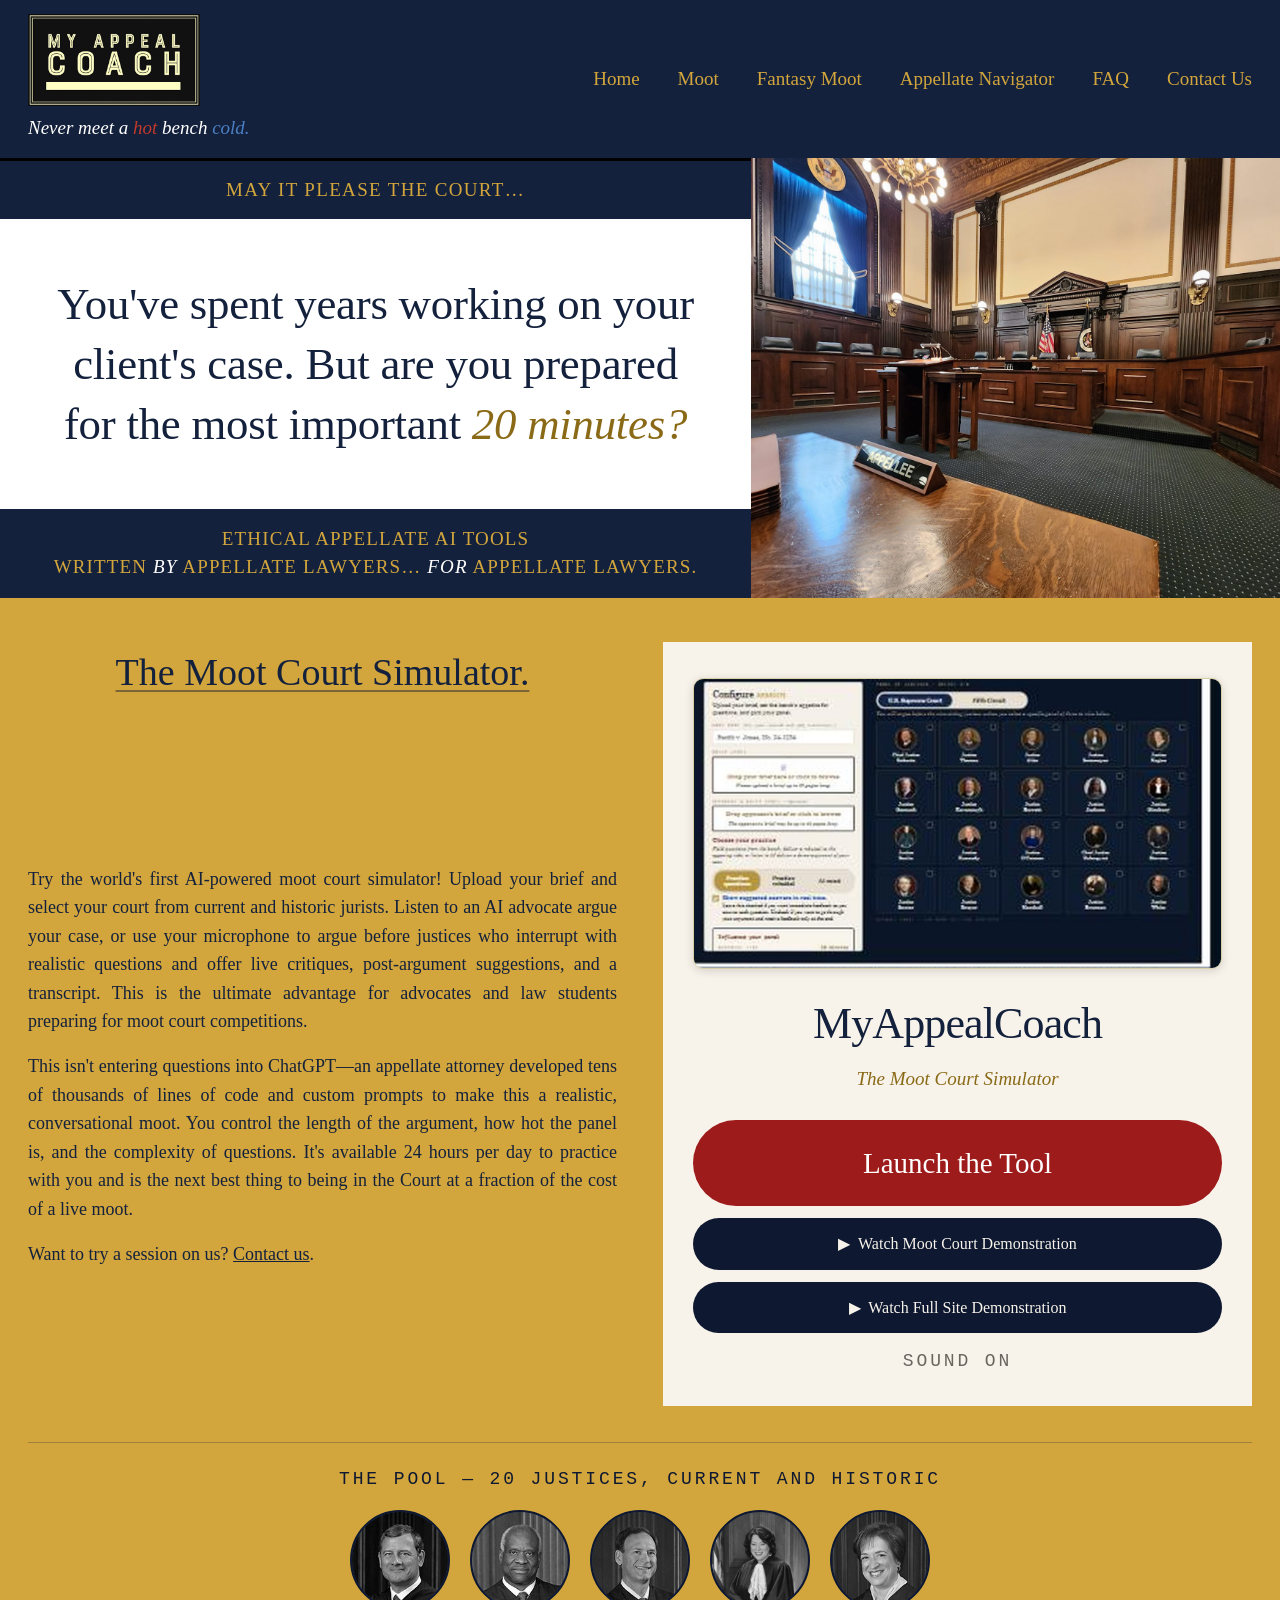
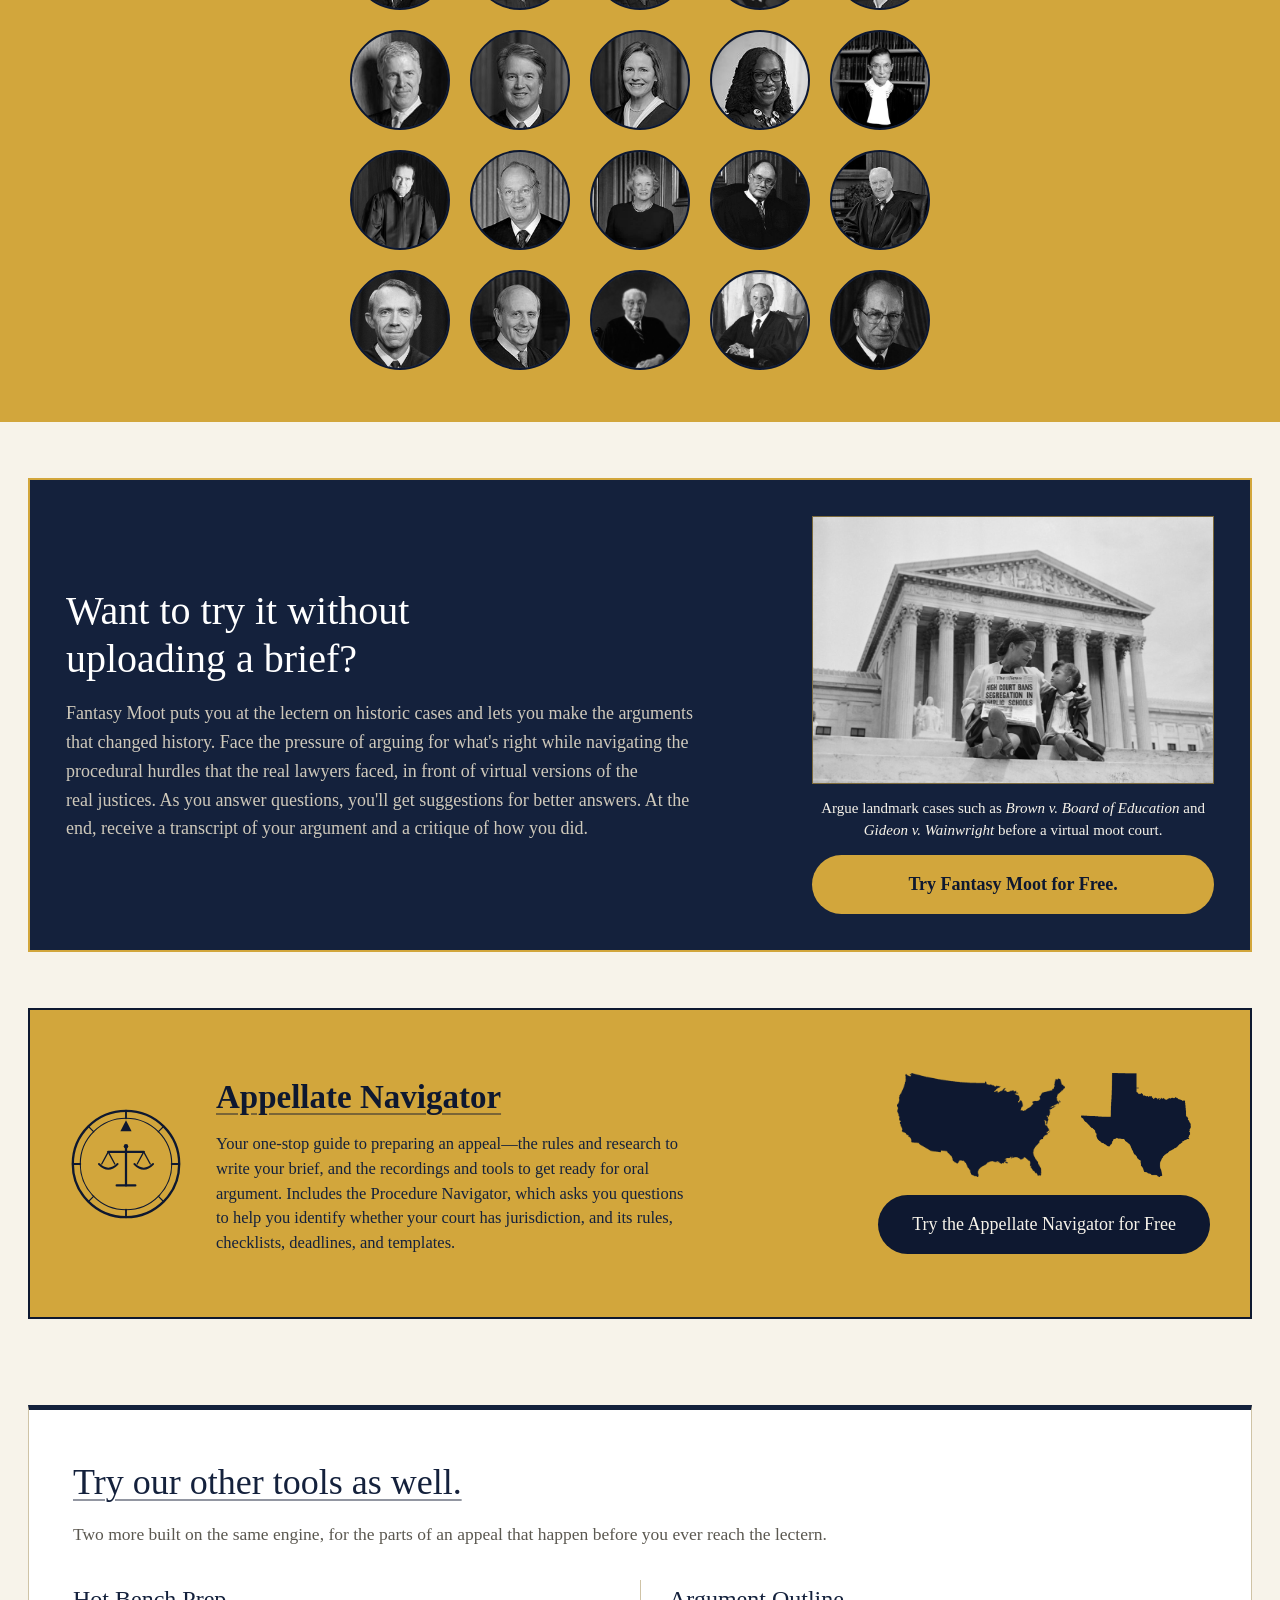
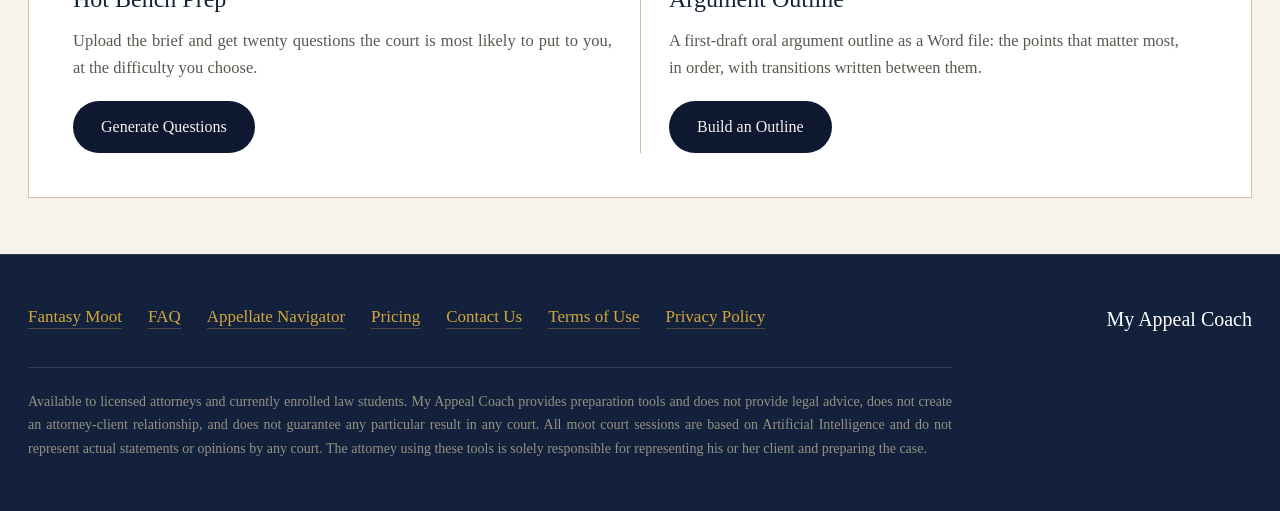
==== commit fb195573: "Home card: replace the seal with a configuration-page image Swap the gold seal/logo in the Moot Cour" ====
--- a/index.html
+++ b/index.html
@@ -59,7 +59,7 @@
 
     <div class="flag-card">
       <div class="card">
-        <div class="seal" aria-hidden="true">&#9878;</div>
+        <img src="img/site/config-page.jpg" alt="The MyAppealCoach moot court configuration page: upload your brief, choose your court and panel, set the questions, and begin your argument." style="display:block;width:100%;height:auto;border-radius:10px;border:1px solid #d9cfa6;box-shadow:0 2px 10px rgba(0,0,0,.14);margin:0 0 20px;">
         <h3>MyAppealCoach</h3>
         <p class="sub">The Moot Court Simulator</p>
         <div style="display:flex;flex-direction:column;gap:12px;margin-top:4px;">
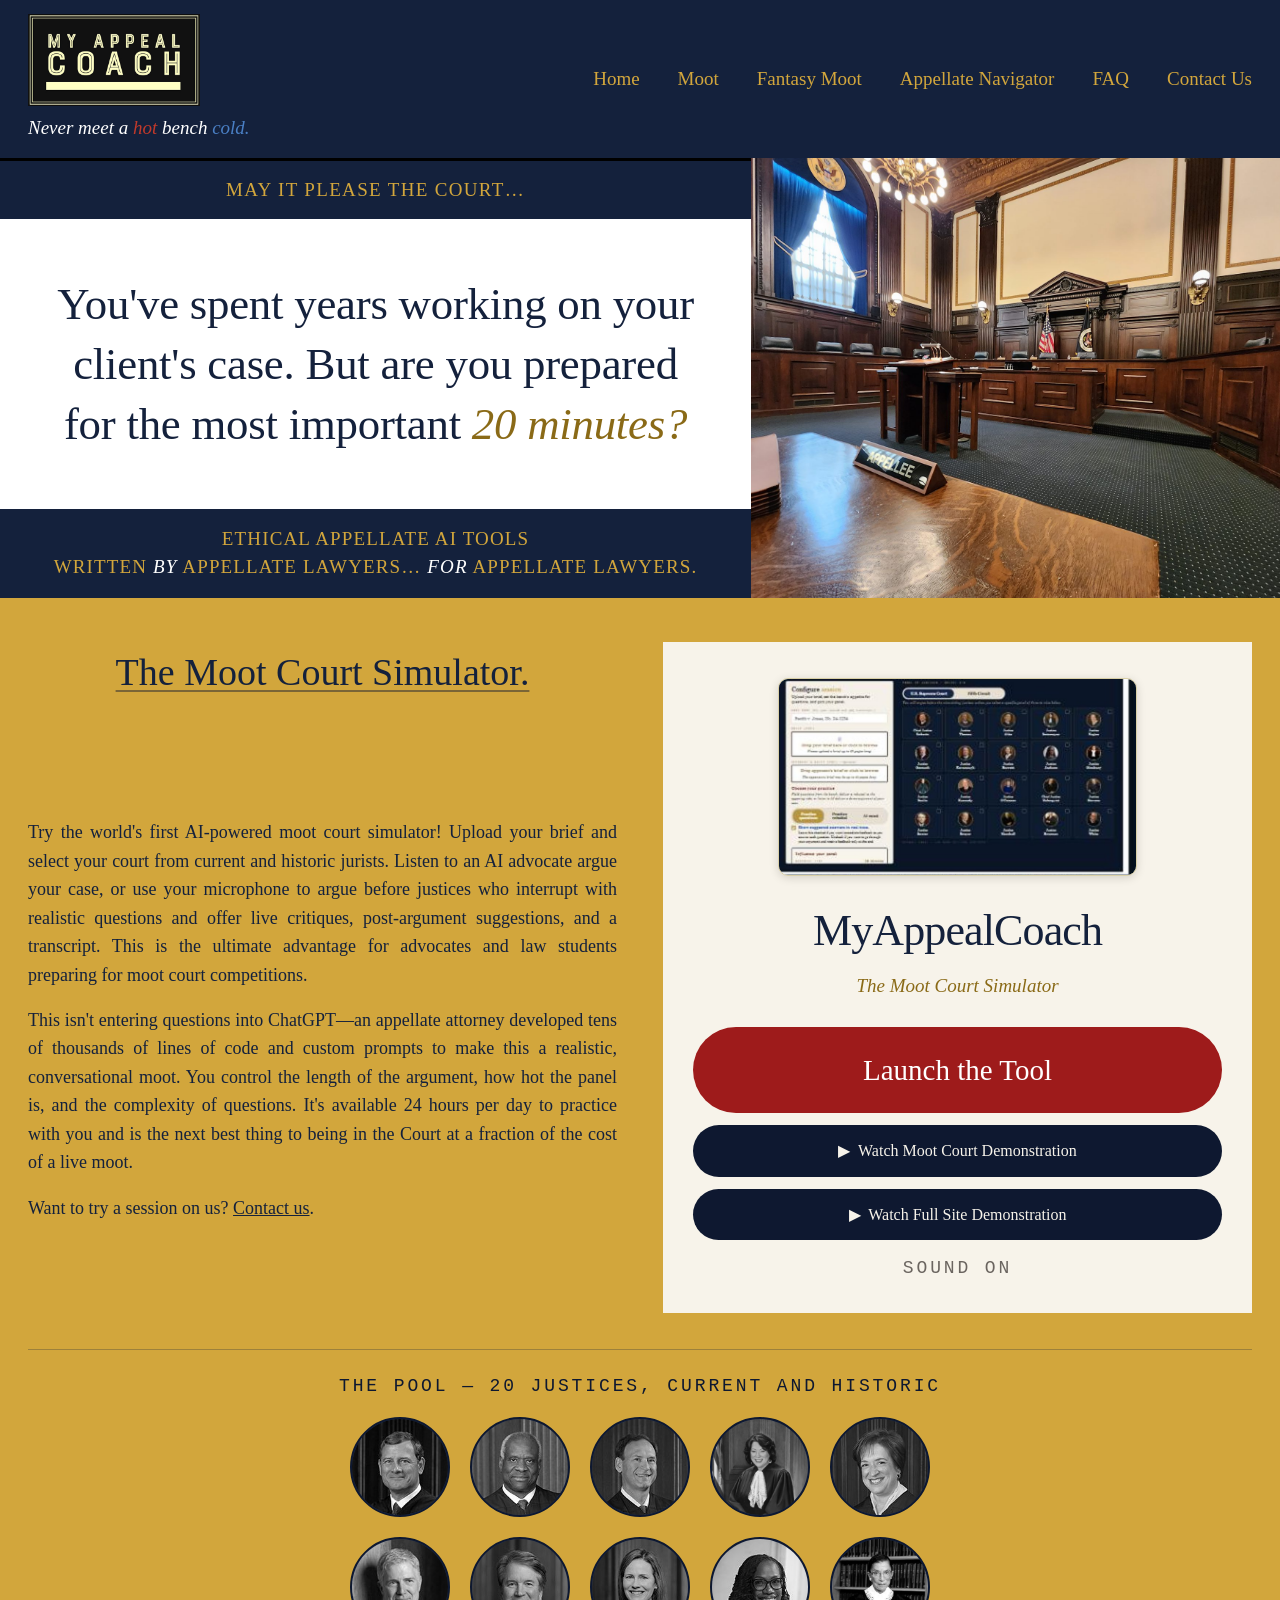
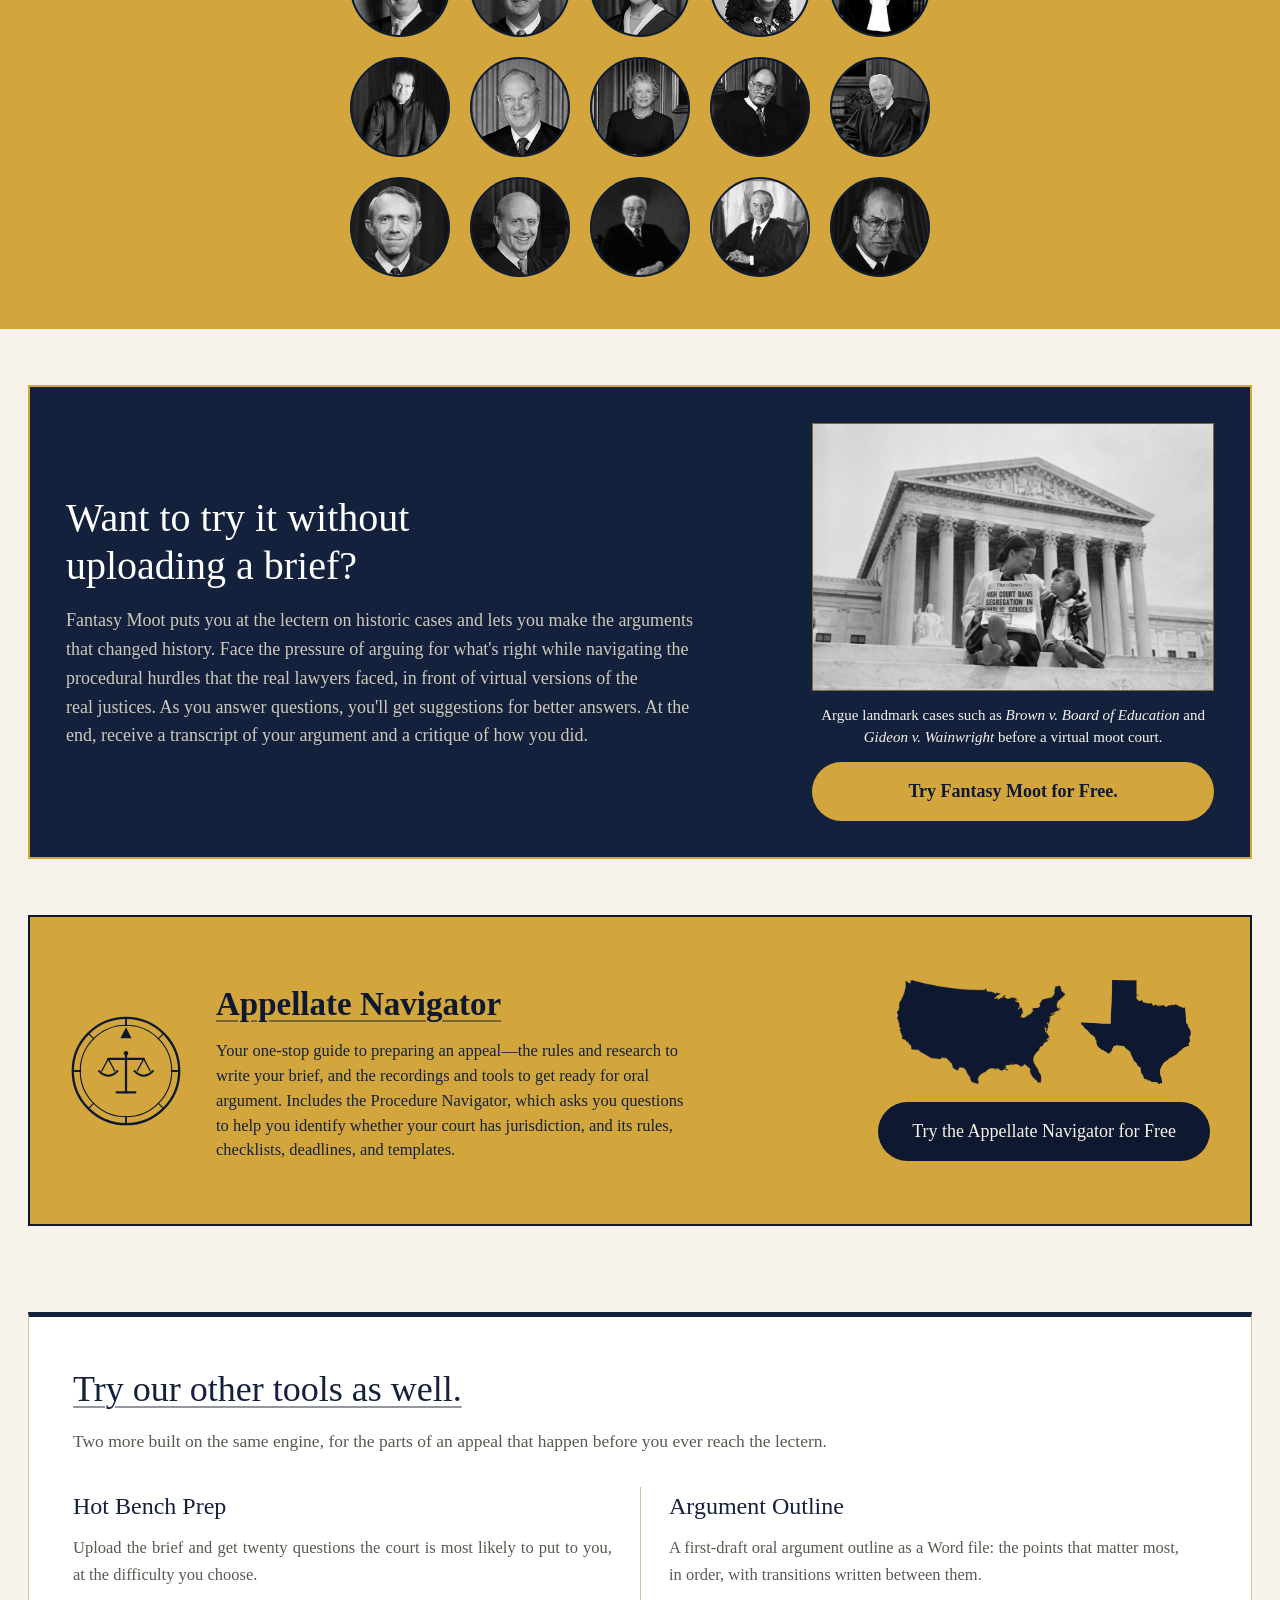
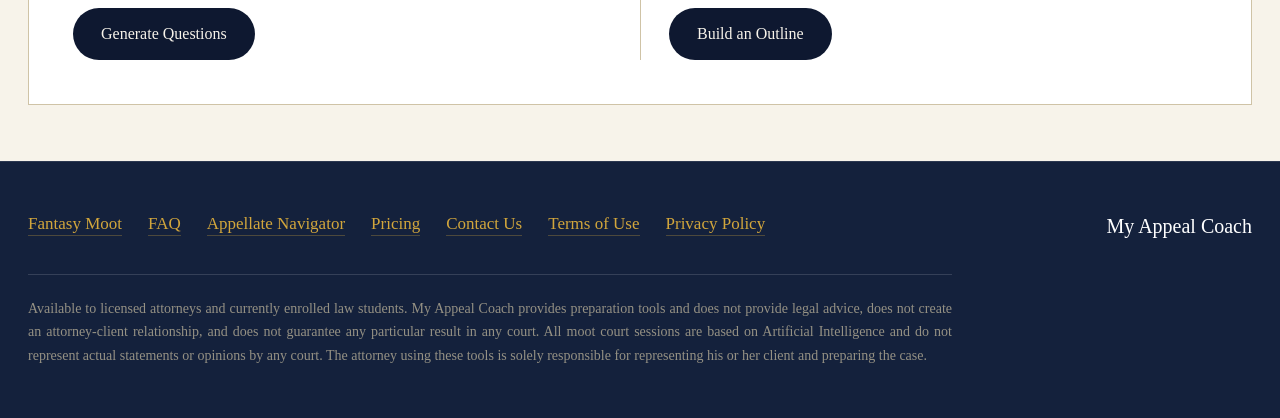
==== commit 7b1518bd: "Demo Moot Court section shows the config screen; home config image smaller + linked - Demo: the "Moo" ====
--- a/index.html
+++ b/index.html
@@ -59,7 +59,9 @@
 
     <div class="flag-card">
       <div class="card">
-        <img src="img/site/config-page.jpg" alt="The MyAppealCoach moot court configuration page: upload your brief, choose your court and panel, set the questions, and begin your argument." style="display:block;width:100%;height:auto;border-radius:10px;border:1px solid #d9cfa6;box-shadow:0 2px 10px rgba(0,0,0,.14);margin:0 0 20px;">
+        <a href="https://app.myappealcoach.com/oral-arguments#moot" target="_blank" rel="noopener noreferrer" style="display:block;width:68%;margin:0 auto 20px;">
+          <img src="img/site/config-page.jpg" alt="The MyAppealCoach moot court configuration page: upload your brief, choose your court and panel, set the questions, and begin your argument." style="display:block;width:100%;height:auto;border-radius:10px;border:1px solid #d9cfa6;box-shadow:0 2px 10px rgba(0,0,0,.14);">
+        </a>
         <h3>MyAppealCoach</h3>
         <p class="sub">The Moot Court Simulator</p>
         <div style="display:flex;flex-direction:column;gap:12px;margin-top:4px;">
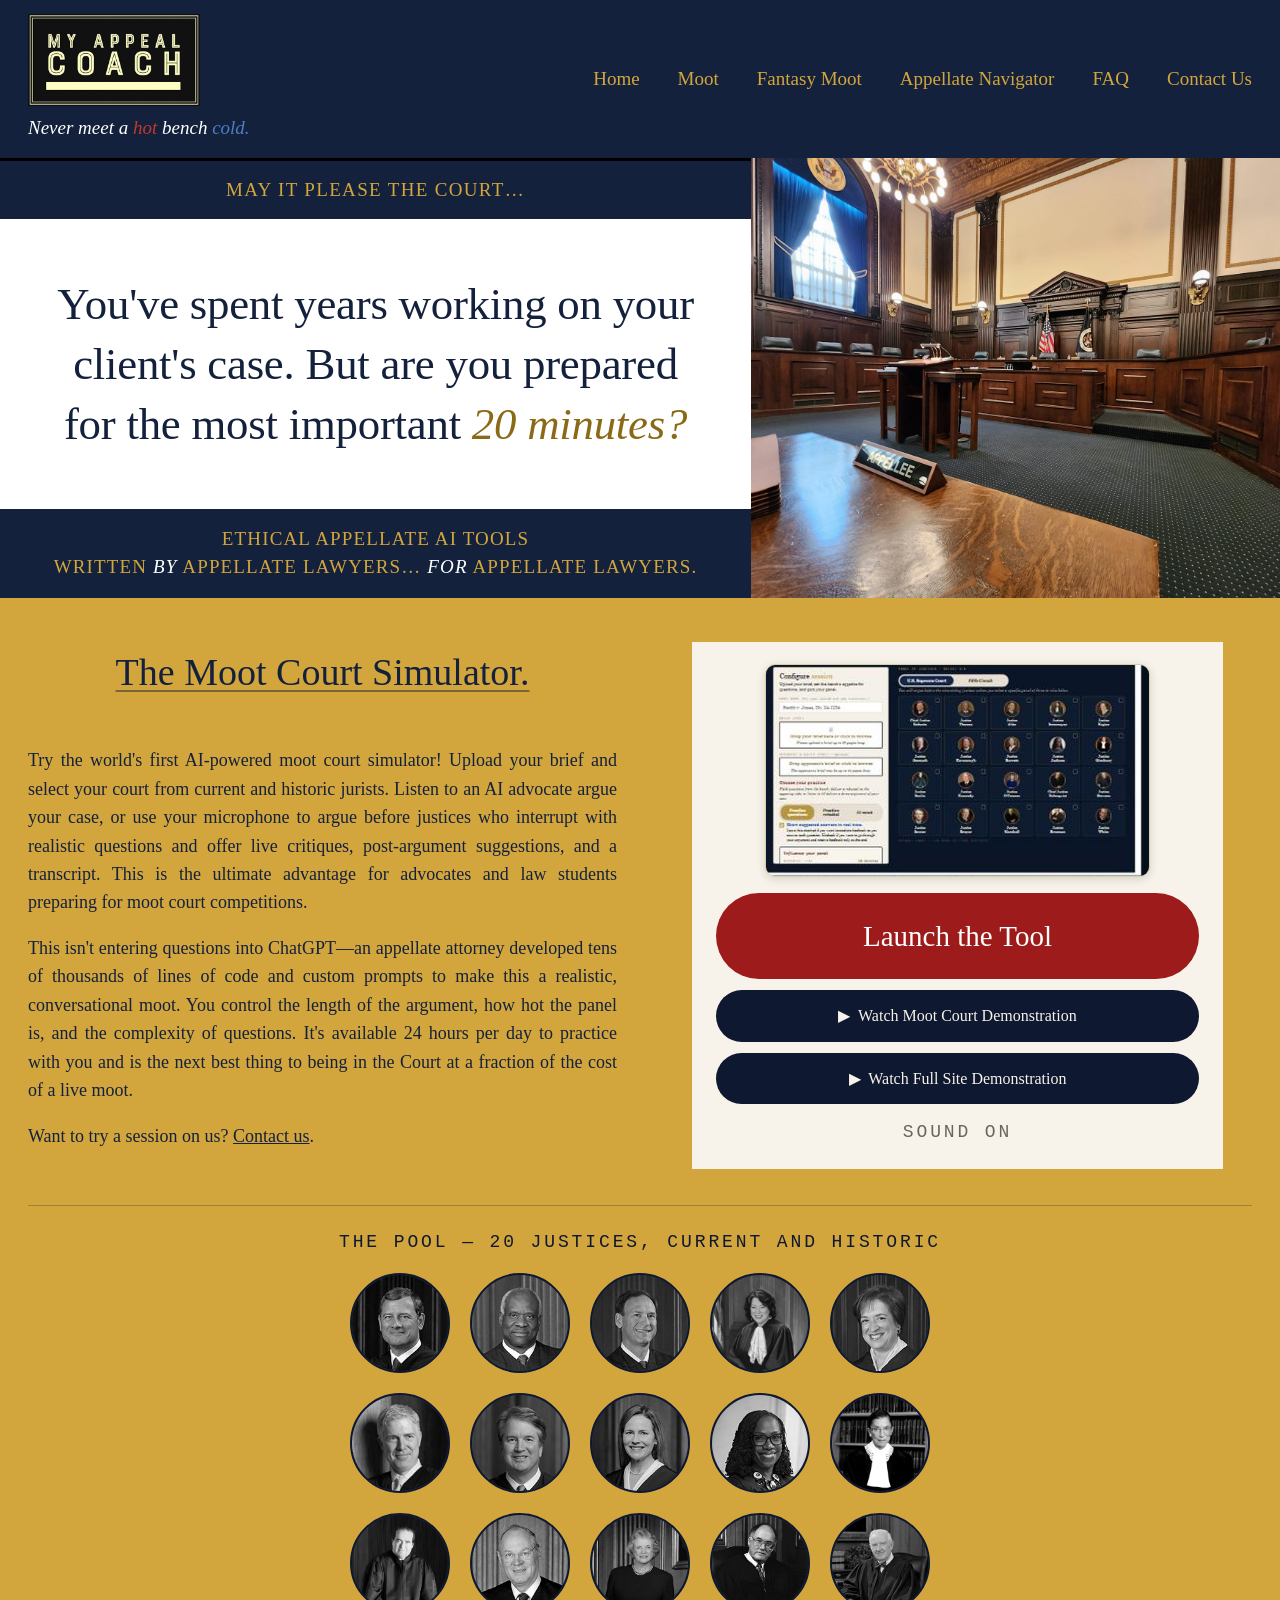
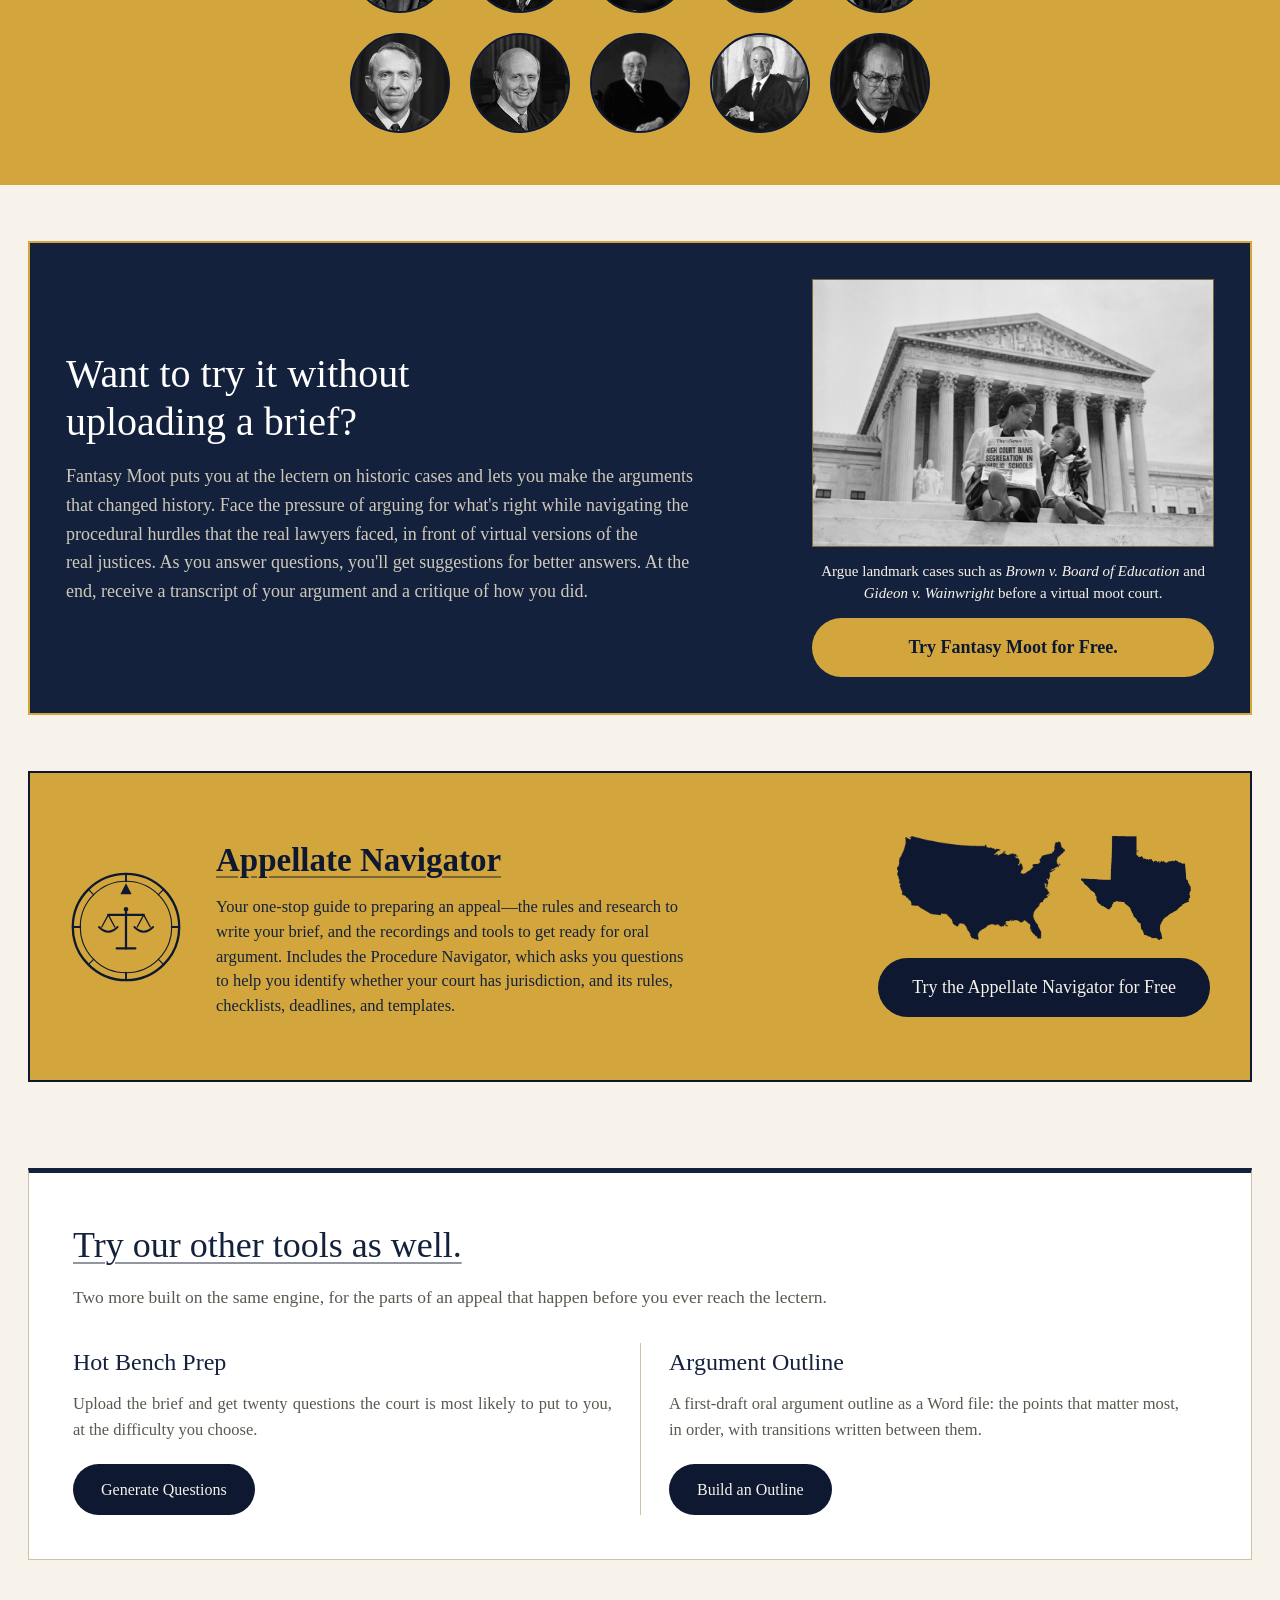
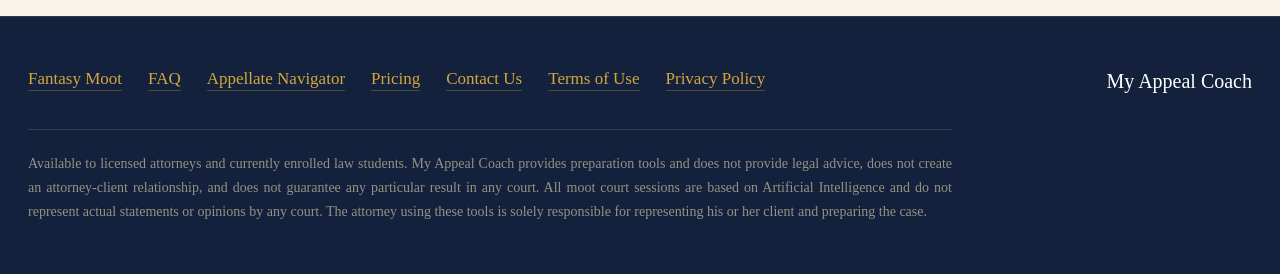
==== commit 5a06001e: "Home card: tighten the white box Remove the 'MyAppealCoach' / 'The Moot Court Simulator' text, enlar" ====
--- a/index.html
+++ b/index.html
@@ -58,13 +58,11 @@
     <h2 class="flag-title"><a href="https://app.myappealcoach.com/oral-arguments#moot" target="_blank" rel="noopener noreferrer">The Moot Court Simulator.</a></h2>
 
     <div class="flag-card">
-      <div class="card">
-        <a href="https://app.myappealcoach.com/oral-arguments#moot" target="_blank" rel="noopener noreferrer" style="display:block;width:68%;margin:0 auto 20px;">
+      <div class="card" style="padding:22px 24px 22px;max-width:90%;margin-left:auto;margin-right:auto;">
+        <a href="https://app.myappealcoach.com/oral-arguments#moot" target="_blank" rel="noopener noreferrer" style="display:block;width:80%;margin:0 auto 16px;">
           <img src="img/site/config-page.jpg" alt="The MyAppealCoach moot court configuration page: upload your brief, choose your court and panel, set the questions, and begin your argument." style="display:block;width:100%;height:auto;border-radius:10px;border:1px solid #d9cfa6;box-shadow:0 2px 10px rgba(0,0,0,.14);">
         </a>
-        <h3>MyAppealCoach</h3>
-        <p class="sub">The Moot Court Simulator</p>
-        <div style="display:flex;flex-direction:column;gap:12px;margin-top:4px;">
+        <div style="display:flex;flex-direction:column;gap:11px;">
           <a class="pill pill-red" href="https://app.myappealcoach.com/oral-arguments#moot" target="_blank" rel="noopener noreferrer" style="width:100%;box-sizing:border-box;">Launch the Tool</a>
           <a class="pill pill-dark" href="demo.html?clip=moot" target="_blank" rel="noopener noreferrer" style="width:100%;box-sizing:border-box;">&#9654;&nbsp; Watch Moot Court Demonstration</a>
           <a class="pill pill-dark" href="demo.html" target="_blank" rel="noopener noreferrer" style="width:100%;box-sizing:border-box;">&#9654;&nbsp; Watch Full Site Demonstration</a>
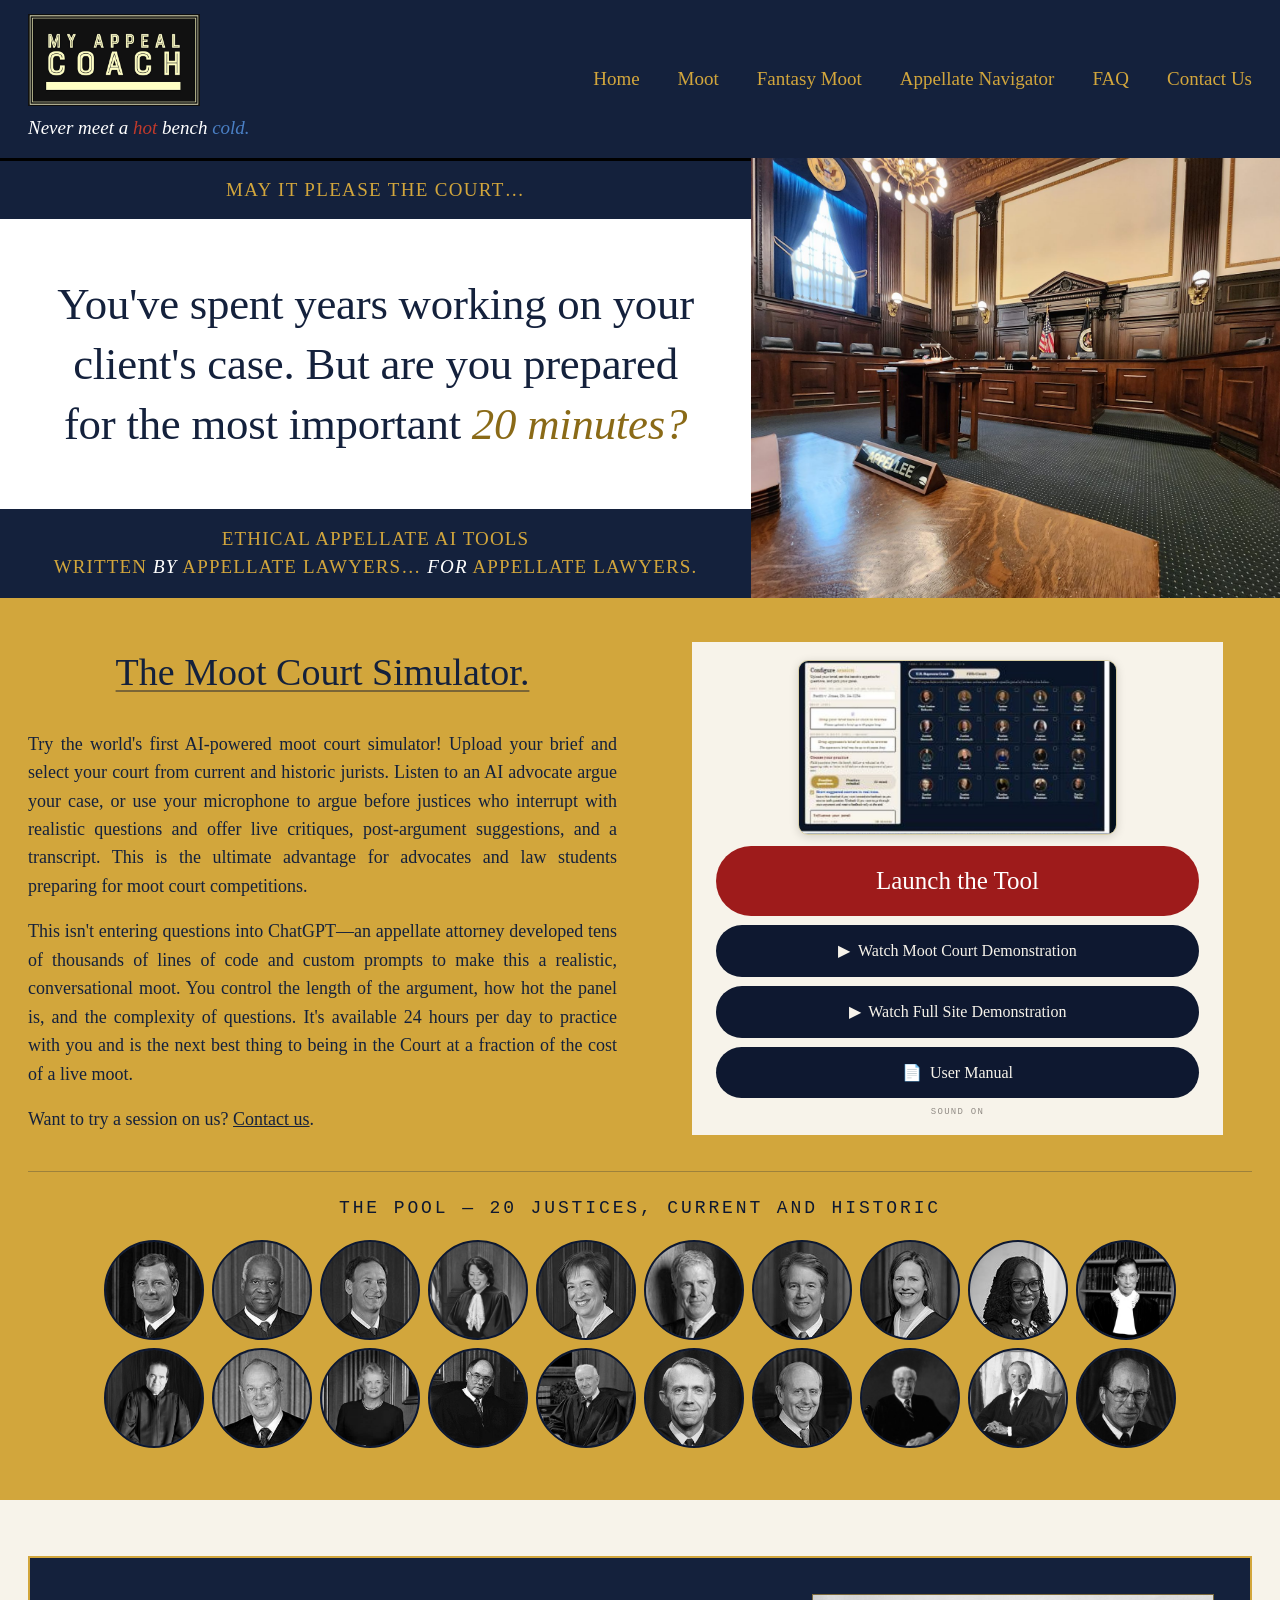
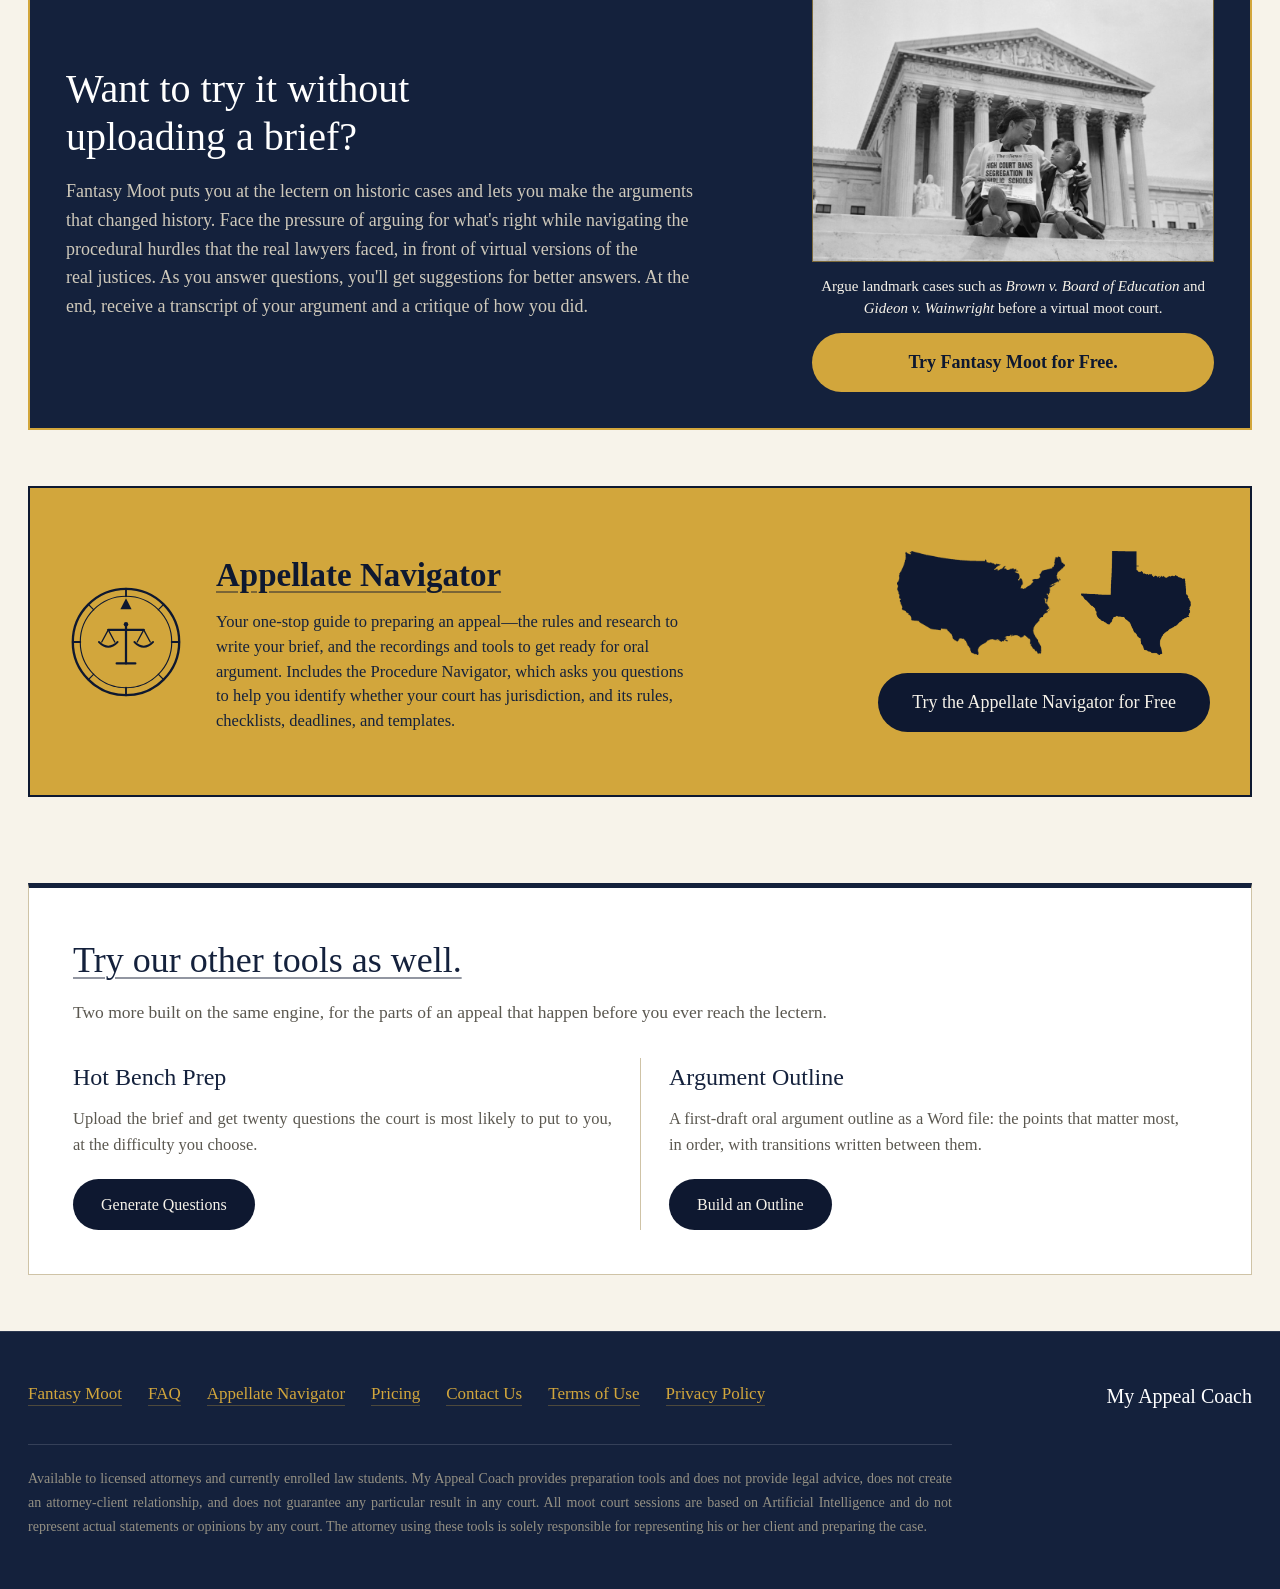
==== commit 51f9575e: "Homepage: add a User Manual button; host the manual PDF Add a "User Manual" button under "Watch Full" ====
--- a/index.html
+++ b/index.html
@@ -58,16 +58,17 @@
     <h2 class="flag-title"><a href="https://app.myappealcoach.com/oral-arguments#moot" target="_blank" rel="noopener noreferrer">The Moot Court Simulator.</a></h2>
 
     <div class="flag-card">
-      <div class="card" style="padding:22px 24px 22px;max-width:90%;margin-left:auto;margin-right:auto;">
-        <a href="https://app.myappealcoach.com/oral-arguments#moot" target="_blank" rel="noopener noreferrer" style="display:block;width:80%;margin:0 auto 16px;">
+      <div class="card" style="padding:18px 24px 16px;max-width:90%;margin-left:auto;margin-right:auto;">
+        <a href="https://app.myappealcoach.com/oral-arguments#moot" target="_blank" rel="noopener noreferrer" style="display:block;width:66%;margin:0 auto 11px;">
           <img src="img/site/config-page.jpg" alt="The MyAppealCoach moot court configuration page: upload your brief, choose your court and panel, set the questions, and begin your argument." style="display:block;width:100%;height:auto;border-radius:10px;border:1px solid #d9cfa6;box-shadow:0 2px 10px rgba(0,0,0,.14);">
         </a>
-        <div style="display:flex;flex-direction:column;gap:11px;">
-          <a class="pill pill-red" href="https://app.myappealcoach.com/oral-arguments#moot" target="_blank" rel="noopener noreferrer" style="width:100%;box-sizing:border-box;">Launch the Tool</a>
+        <div style="display:flex;flex-direction:column;gap:9px;">
+          <a class="pill pill-red" href="https://app.myappealcoach.com/oral-arguments#moot" target="_blank" rel="noopener noreferrer" style="width:100%;box-sizing:border-box;font-size:25px;padding:15px 52px;">Launch the Tool</a>
           <a class="pill pill-dark" href="demo.html?clip=moot" target="_blank" rel="noopener noreferrer" style="width:100%;box-sizing:border-box;">&#9654;&nbsp; Watch Moot Court Demonstration</a>
           <a class="pill pill-dark" href="demo.html" target="_blank" rel="noopener noreferrer" style="width:100%;box-sizing:border-box;">&#9654;&nbsp; Watch Full Site Demonstration</a>
+          <a class="pill pill-dark" href="MyAppealCoach-User-Manual.pdf" target="_blank" rel="noopener noreferrer" style="width:100%;box-sizing:border-box;">&#128196;&nbsp; User Manual</a>
         </div>
-        <p class="note meta">Sound on</p>
+        <p class="note meta" style="font-size:9px;letter-spacing:.14em;margin:7px 0 0;opacity:.72;">Sound on</p>
       </div>
     </div>
 
--- a/style.css
+++ b/style.css
@@ -237,11 +237,13 @@
 .faces img{width:100%;height:100%;object-fit:cover;object-position:50% 15%;
            filter:grayscale(1);transition:filter .2s}
 .faces li:hover img{filter:none}
-@media (min-width:1180px){
-  .faces{grid-template-columns:repeat(5,minmax(0,100px));gap:20px}
+/* Keep the pool at TWO rows (10 across) much longer as the page narrows:
+   drop to 10 columns at 1150px (was 1440px) with a tighter gap, same size. */
+@media (min-width:1150px){
+  .faces{grid-template-columns:repeat(10,minmax(0,100px));gap:8px}
 }
 @media (min-width:1440px){
-  .faces{grid-template-columns:repeat(10,minmax(0,104px));gap:18px}
+  .faces{grid-template-columns:repeat(10,minmax(0,104px));gap:16px}
 }
 @media (min-width:1700px){
   .faces{grid-template-columns:repeat(10,minmax(0,118px));gap:22px}
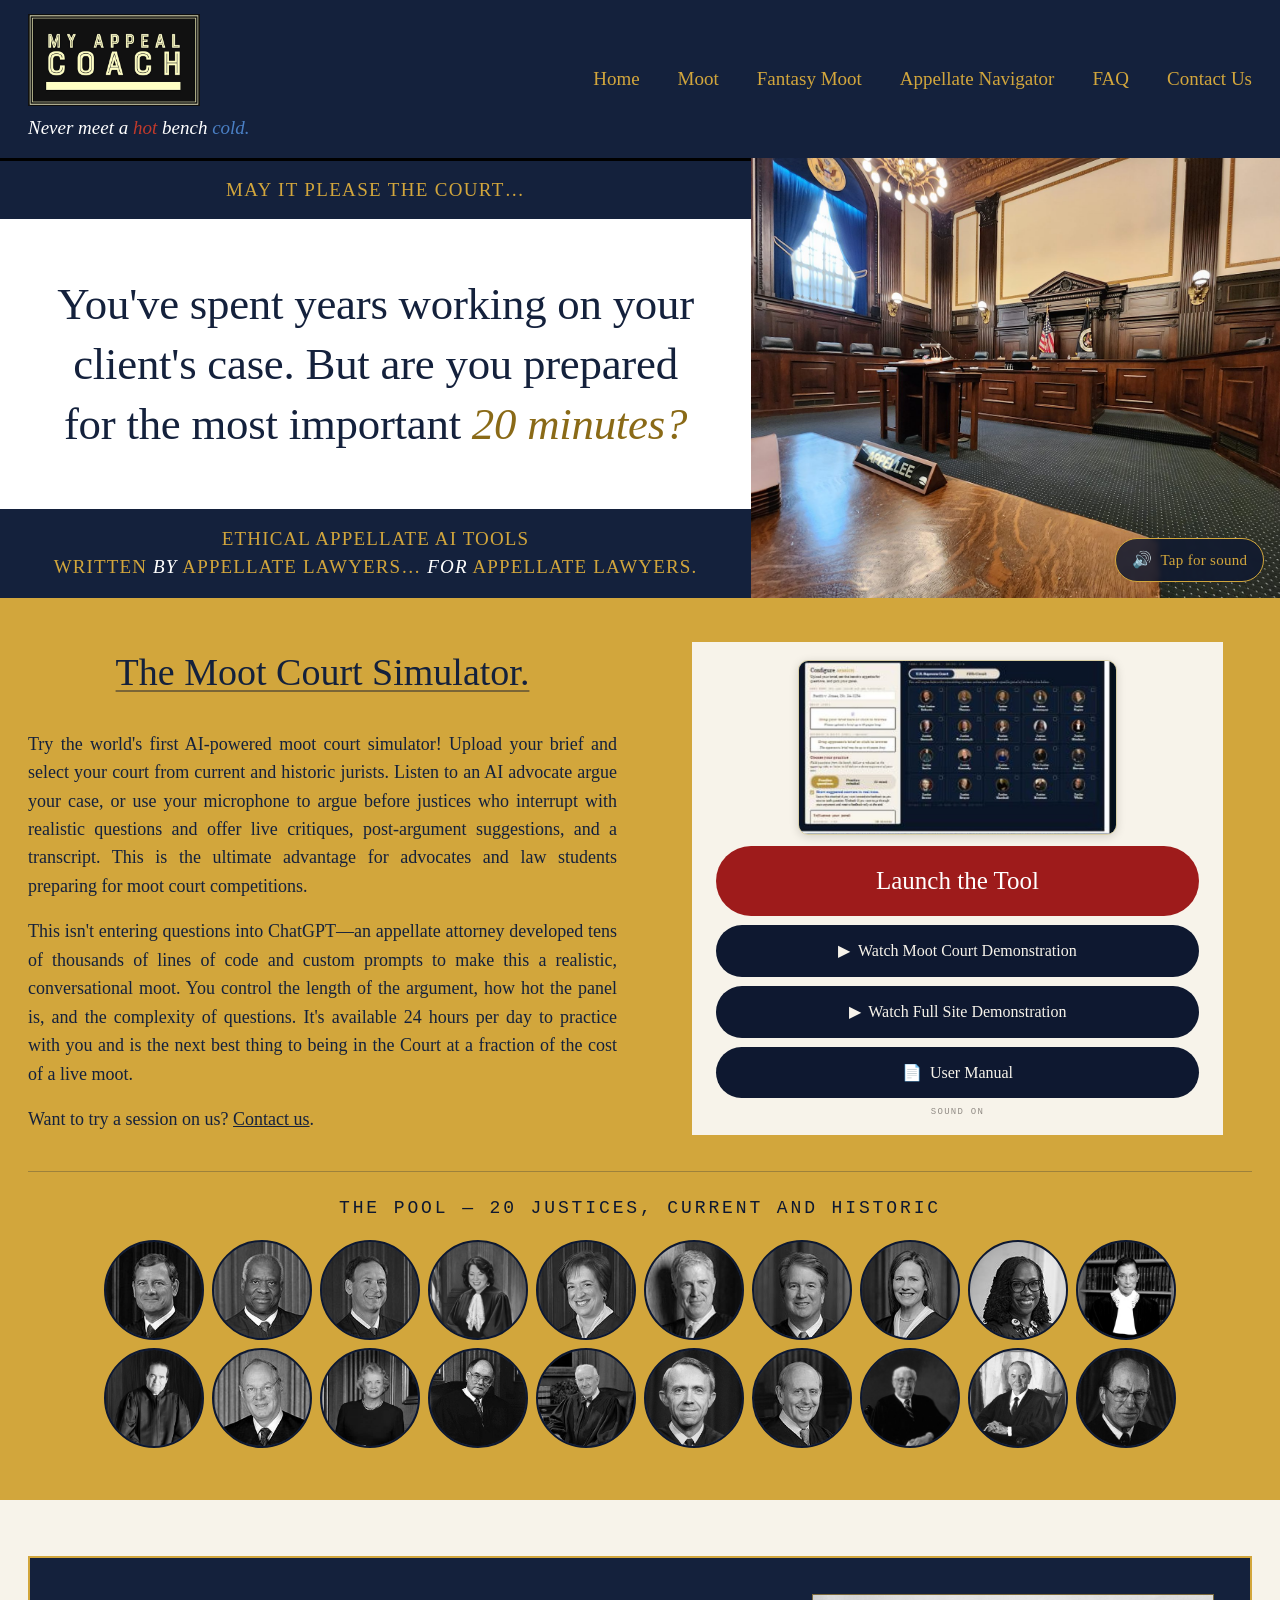
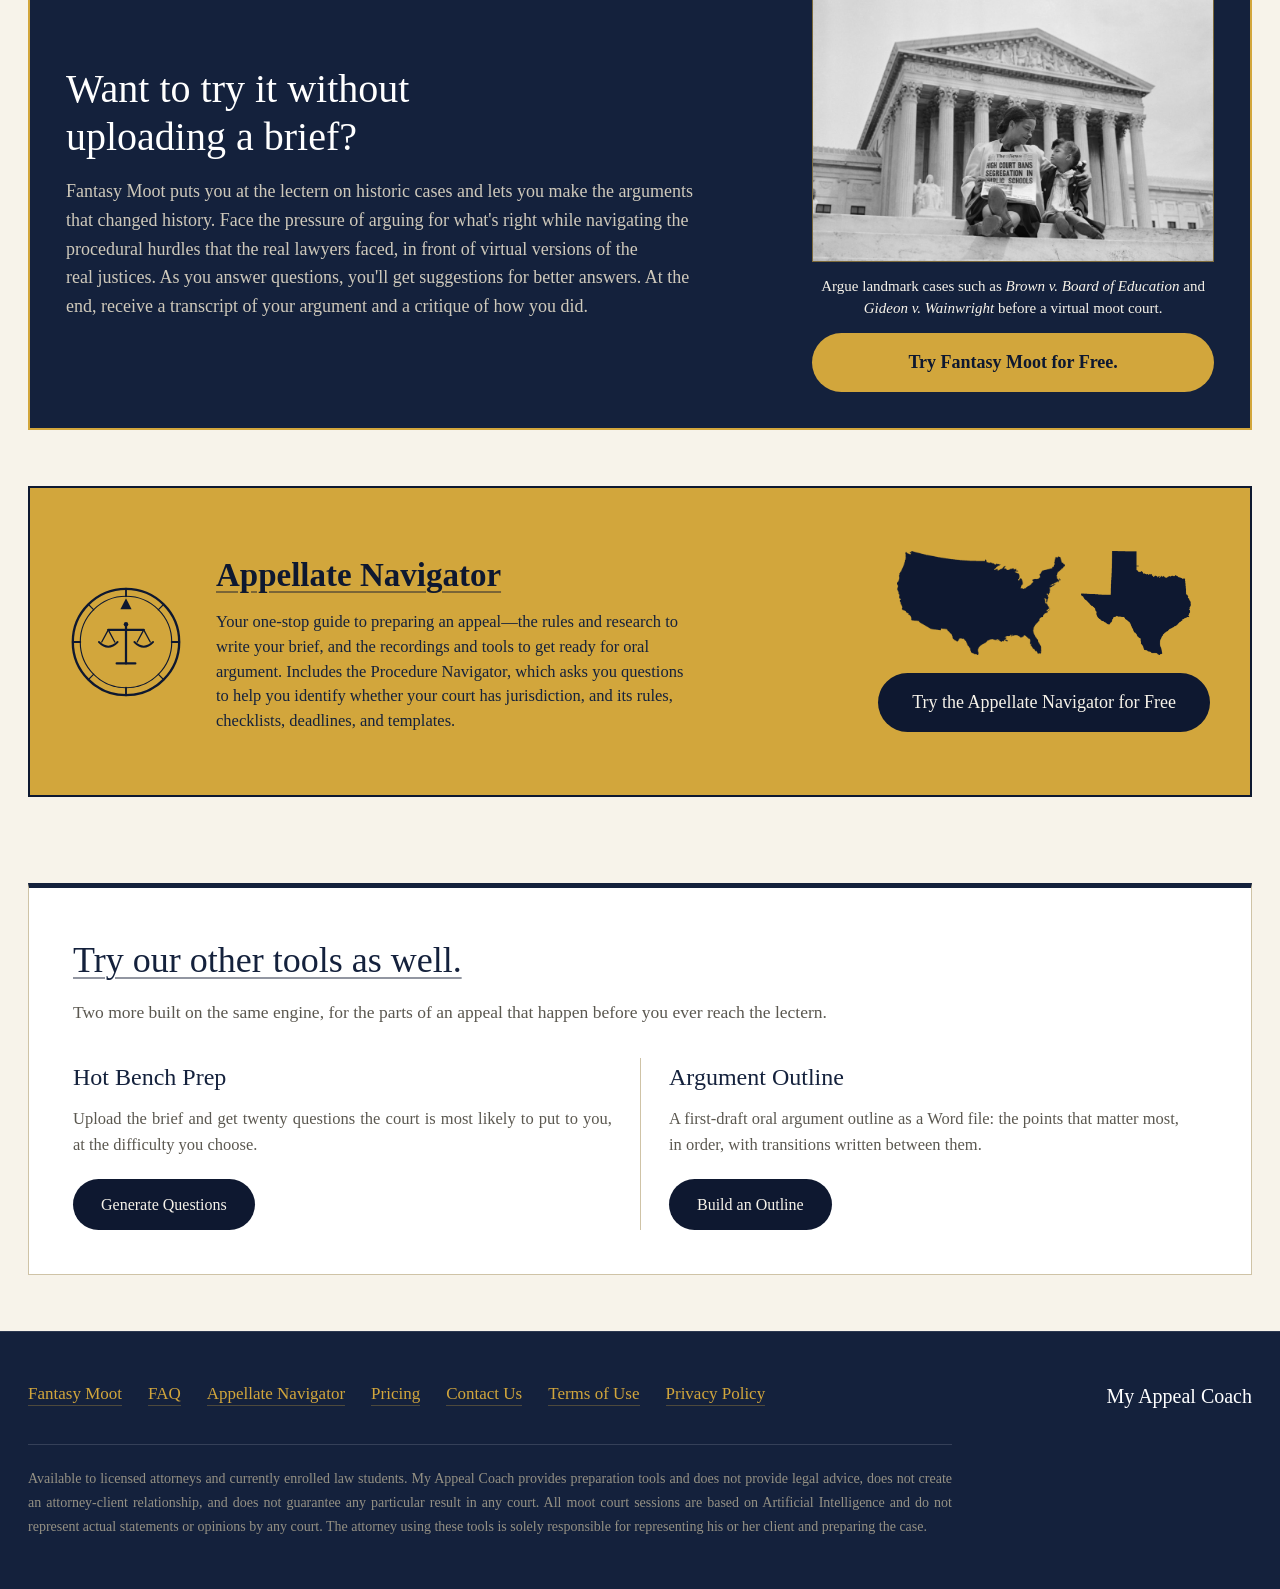
==== commit 76280f1c: "Homepage hero: autoplay-muted video with tap-for-sound Replace the static hero courtroom photo with " ====
--- a/index.html
+++ b/index.html
@@ -49,7 +49,16 @@
     </div>
   </div>
   <div class="hero-photo">
-    <img src="img/site/hero-courtroom.jpg" alt="Interior of the United States Court of Appeals for the Fifth Circuit, viewed from counsel table">
+    <video id="hero-video" class="hero-vid" muted loop playsinline preload="none"
+           poster="img/site/hero-courtroom.jpg"
+           aria-label="MyAppealCoach — Don't meet a hot bench cold (30-second video)">
+      <source src="img/site/hero-moot.mp4" type="video/mp4">
+      <img src="img/site/hero-courtroom.jpg" alt="Interior of the United States Court of Appeals for the Fifth Circuit, viewed from counsel table">
+    </video>
+    <button id="hero-video-sound" class="hero-vid-btn" type="button" hidden aria-label="Play the video with sound">
+      <span class="hero-vid-btn-ico" aria-hidden="true">🔊</span>
+      <span class="hero-vid-btn-txt">Tap for sound</span>
+    </button>
   </div>
 </section>
 
@@ -222,5 +231,6 @@
 
 <script src="nav.js"></script>
 <script src="justice-bios.js"></script>
+<script src="hero-video.js"></script>
 </body>
 </html>
--- a/style.css
+++ b/style.css
@@ -211,7 +211,16 @@
 .hero-foot p{margin:0;font-size:19px;letter-spacing:.06em;text-transform:uppercase;color:var(--gold);line-height:1.5}
 .hero-foot i{color:#fff;font-style:italic}
 .hero-photo{position:relative;background:var(--navy-lt);min-height:440px}
-.hero-photo img{position:absolute;inset:0;width:100%;height:100%;object-fit:cover}
+.hero-photo img,.hero-photo video{position:absolute;inset:0;width:100%;height:100%;object-fit:cover}
+/* Sound / play control overlaid on the hero video (navy pill, gold label). */
+.hero-vid-btn{position:absolute;right:16px;bottom:16px;z-index:2;display:inline-flex;align-items:center;gap:8px;
+  padding:9px 16px;border:1.5px solid var(--gold);border-radius:999px;cursor:pointer;
+  background:rgba(14,24,48,.82);color:var(--gold);font:inherit;font-size:15px;letter-spacing:.02em;
+  -webkit-backdrop-filter:blur(2px);backdrop-filter:blur(2px);transition:background .15s,transform .15s,box-shadow .15s}
+.hero-vid-btn:hover{background:var(--navy);transform:translateY(-1px);box-shadow:0 4px 14px rgba(0,0,0,.3)}
+.hero-vid-btn:focus-visible{outline:none;box-shadow:0 0 0 3px var(--gold-lt)}
+.hero-vid-btn-ico{font-size:16px;line-height:1}
+.hero-vid-btn-txt{white-space:nowrap}
 .flag{background:var(--gold);padding:44px 0 52px}
 .flag-grid{display:grid;grid-template-columns:1fr 1fr;column-gap:46px;align-items:start}
 .flag-title{grid-column:1;grid-row:1;font-size:clamp(28px,3.1vw,38px);font-weight:400;margin:0 0 20px;text-decoration:underline;text-underline-offset:5px;text-decoration-thickness:1.5px;text-decoration-color:rgba(14,24,48,.45);text-align:center}
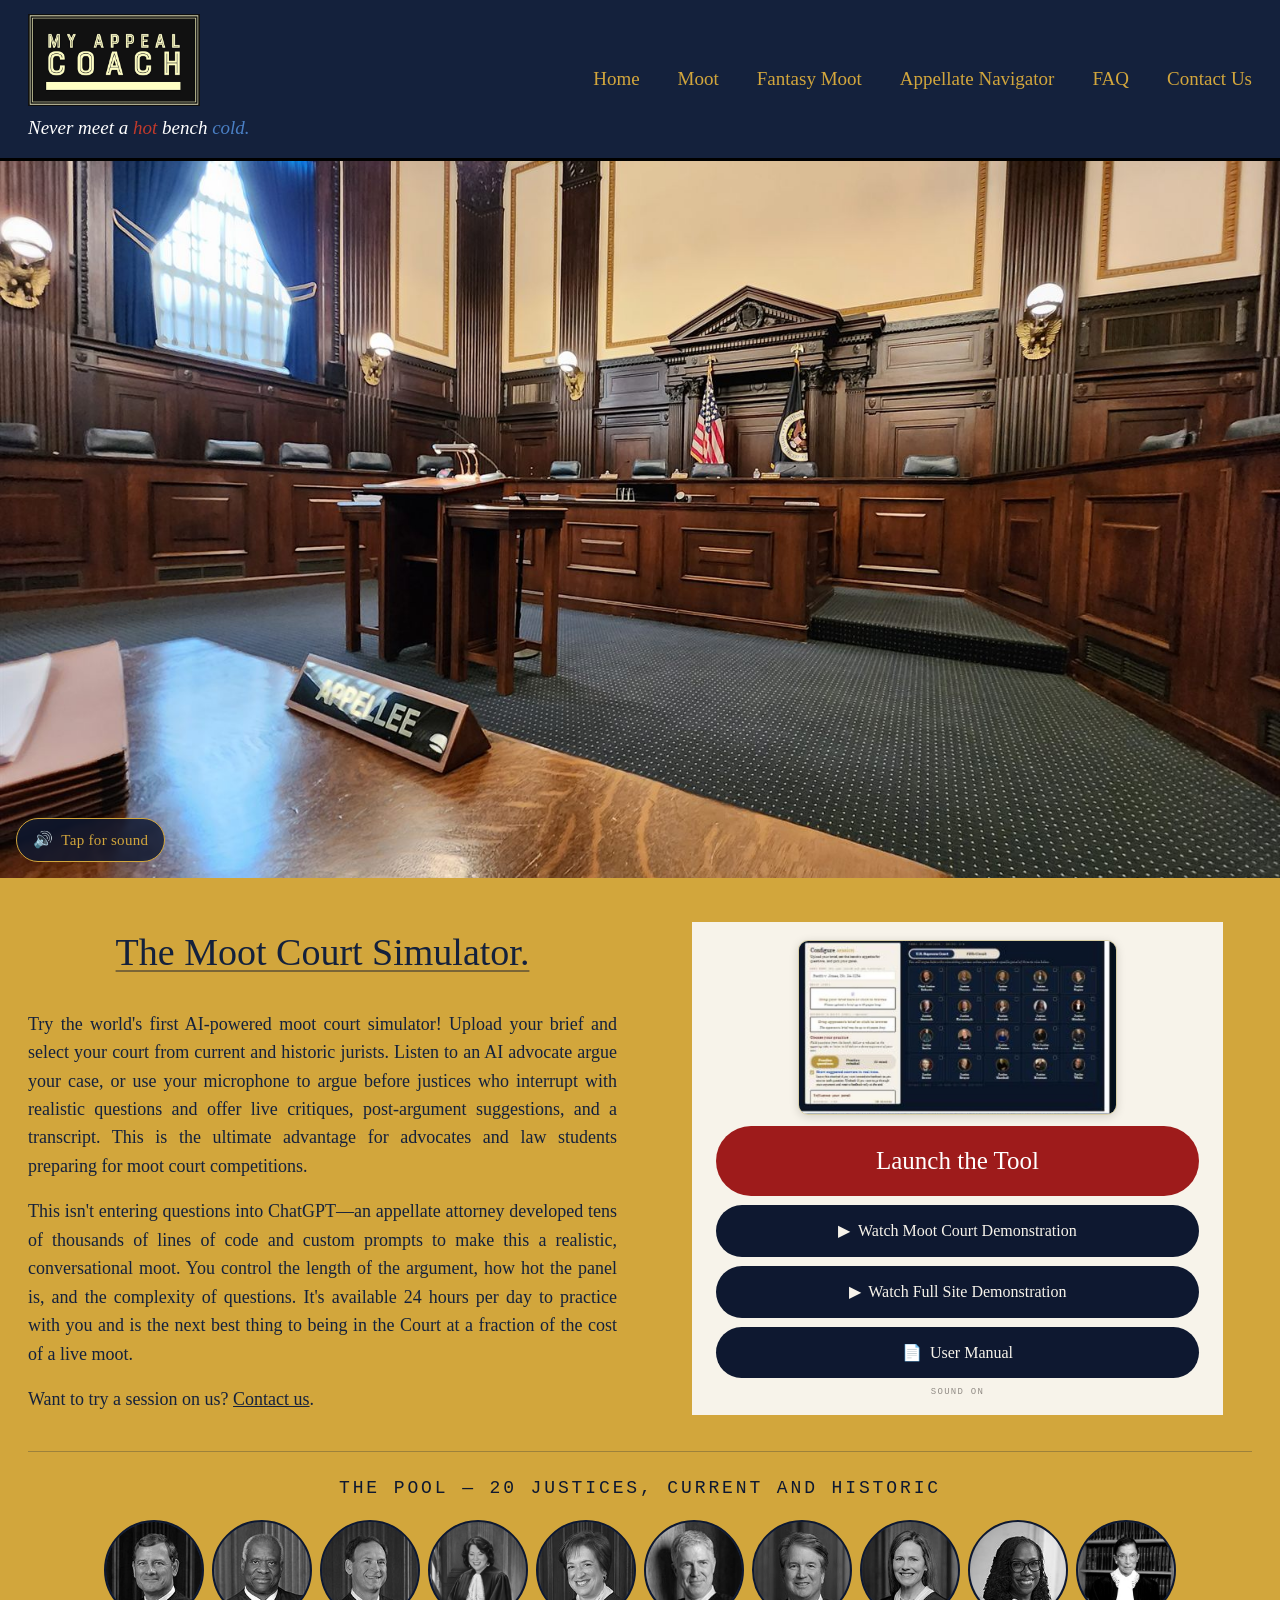
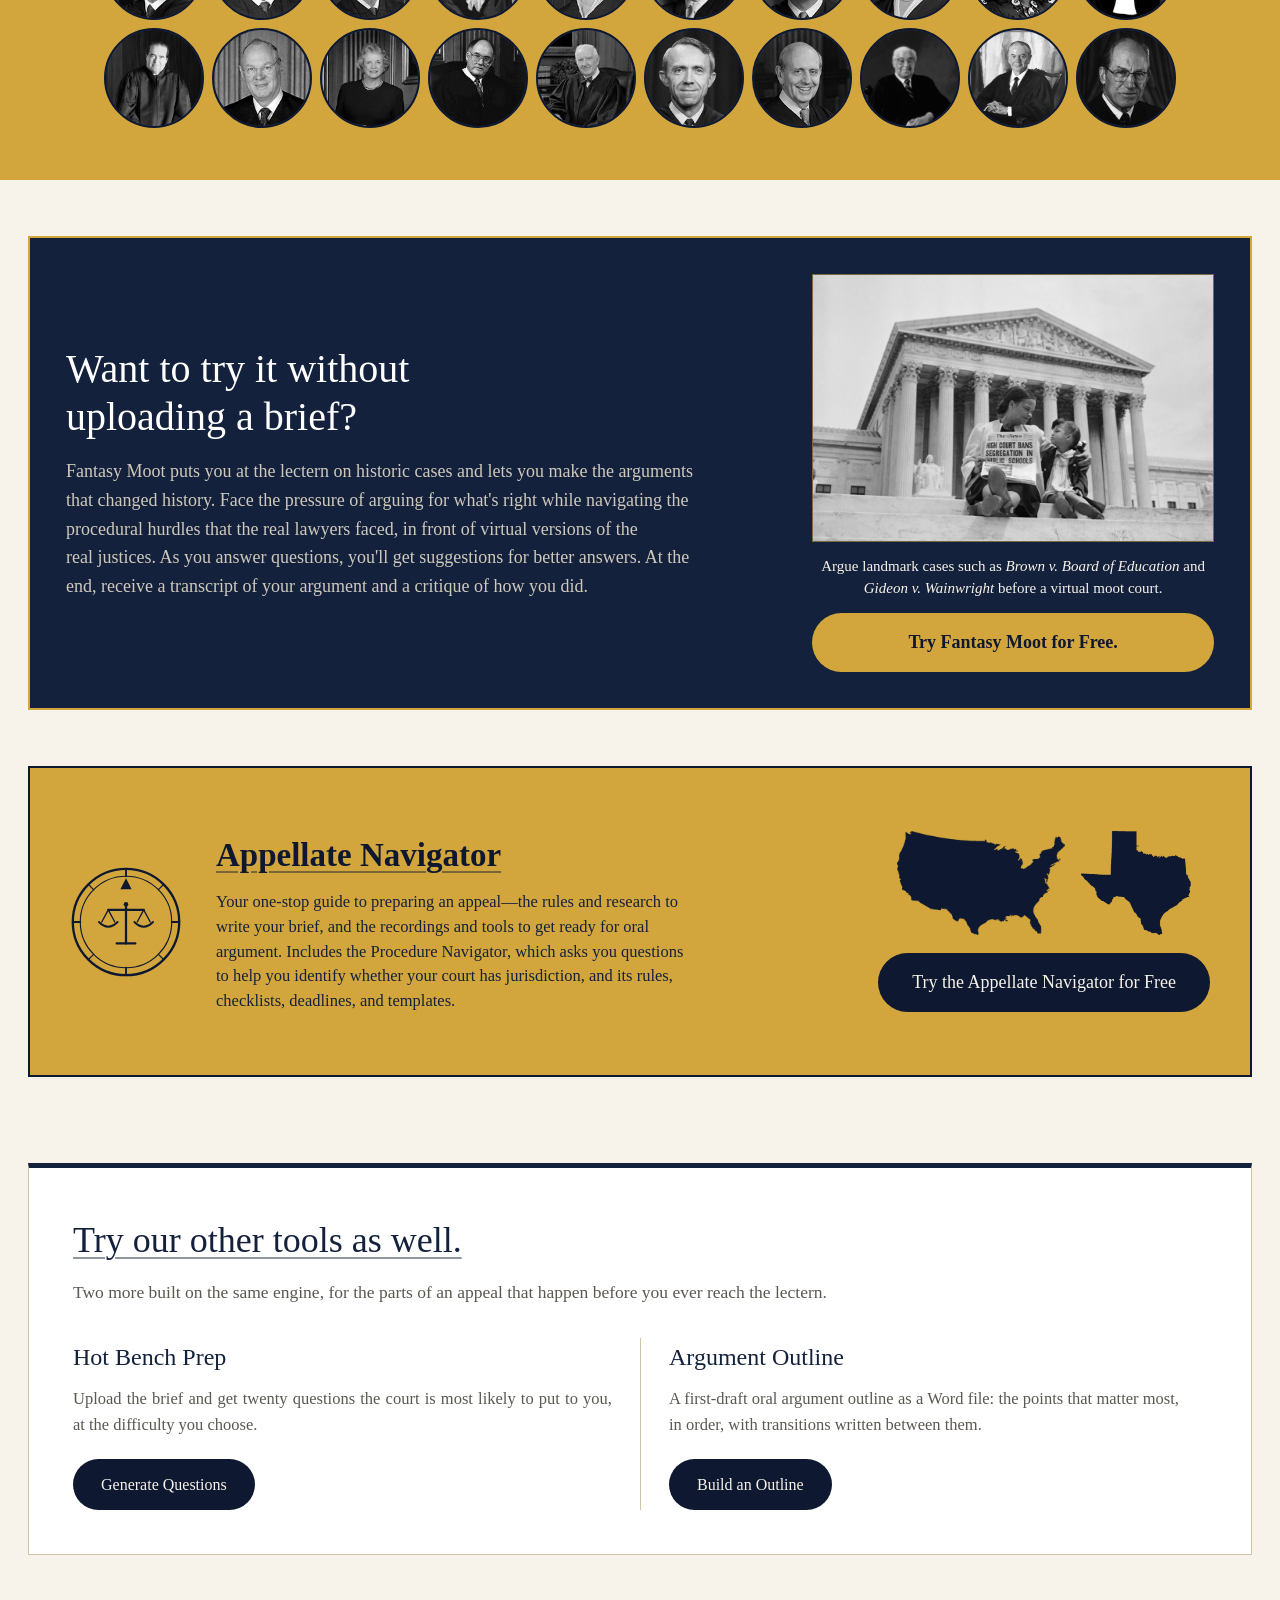
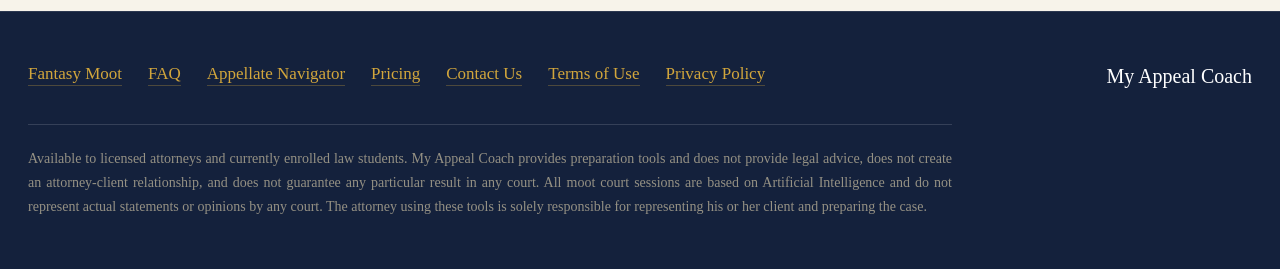
==== commit fc002b0c: "Homepage hero: Concept 2 — full-width video with time-gated headline overlay Replace the two-column " ====
--- a/index.html
+++ b/index.html
@@ -38,28 +38,22 @@
 
 <main>
 
-<section class="hero-grid">
-  <div class="hero-left">
-    <div class="hero-band"><p class="band-caps">May it please the court&hellip;</p></div>
-    <div class="hero-mid">
-      <h1>You've spent years working on your client's case. But are you prepared for the most important <em>20 minutes?</em></h1>
-    </div>
-    <div class="hero-foot">
-      <p>Ethical appellate AI tools<br>written <i>by</i> appellate lawyers&hellip; <i>for</i> appellate lawyers.</p>
-    </div>
-  </div>
-  <div class="hero-photo">
-    <video id="hero-video" class="hero-vid" muted loop playsinline preload="none"
-           poster="img/site/hero-courtroom.jpg"
-           aria-label="MyAppealCoach — Don't meet a hot bench cold (30-second video)">
-      <source src="img/site/hero-moot.mp4" type="video/mp4">
-      <img src="img/site/hero-courtroom.jpg" alt="Interior of the United States Court of Appeals for the Fifth Circuit, viewed from counsel table">
-    </video>
-    <button id="hero-video-sound" class="hero-vid-btn" type="button" hidden aria-label="Play the video with sound">
-      <span class="hero-vid-btn-ico" aria-hidden="true">🔊</span>
-      <span class="hero-vid-btn-txt">Tap for sound</span>
-    </button>
-  </div>
+<section class="hero-c2">
+  <video id="hero-video" class="hero-vid" muted loop playsinline preload="none"
+         poster="img/site/hero-courtroom.jpg"
+         aria-label="MyAppealCoach — Don't meet a hot bench cold (30-second video)">
+    <source src="img/site/hero-moot.mp4" type="video/mp4">
+    <img src="img/site/hero-courtroom.jpg" alt="Interior of the United States Court of Appeals for the Fifth Circuit, viewed from counsel table">
+  </video>
+  <div class="hero-scrim" id="hero-scrim">
+    <p class="band-caps">May it please the court&hellip;</p>
+    <h1>You've spent years on your client's case. Are you ready for the most important <em class="nowrap">20 minutes?</em></h1>
+    <p class="hero-sub"><i>By</i> appellate lawyers, <i>for</i> appellate lawyers.</p>
+  </div>
+  <button id="hero-video-sound" class="hero-vid-btn" type="button" hidden aria-label="Play the video with sound">
+    <span class="hero-vid-btn-ico" aria-hidden="true">🔊</span>
+    <span class="hero-vid-btn-txt">Tap for sound</span>
+  </button>
 </section>
 
 <section class="flag">
--- a/style.css
+++ b/style.css
@@ -210,10 +210,21 @@
 .hero-foot{background:var(--navy);padding:16px 30px;text-align:center}
 .hero-foot p{margin:0;font-size:19px;letter-spacing:.06em;text-transform:uppercase;color:var(--gold);line-height:1.5}
 .hero-foot i{color:#fff;font-style:italic}
-.hero-photo{position:relative;background:var(--navy-lt);min-height:440px}
-.hero-photo img,.hero-photo video{position:absolute;inset:0;width:100%;height:100%;object-fit:cover}
-/* Sound / play control overlaid on the hero video (navy pill, gold label). */
-.hero-vid-btn{position:absolute;right:16px;bottom:16px;z-index:2;display:inline-flex;align-items:center;gap:8px;
+/* ---- Hero: full-width video with a time-gated headline overlay (Concept 2) ---- */
+.hero-c2{position:relative;aspect-ratio:16/9;overflow:hidden;background:#000;border-top:3px solid #000}
+.hero-c2 video,.hero-c2 img{position:absolute;inset:0;width:100%;height:100%;object-fit:cover}
+.hero-scrim{position:absolute;inset:0;width:54%;display:flex;flex-direction:column;justify-content:center;
+  padding:0 40px 0 clamp(24px,4vw,56px);opacity:0;transition:opacity .55s ease;pointer-events:none;
+  background:linear-gradient(90deg,rgba(14,24,48,.96),rgba(14,24,48,.92) 42%,rgba(14,24,48,.5) 80%,rgba(14,24,48,0))}
+.hero-scrim.show{opacity:1}
+.hero-scrim .band-caps{font-size:15px;margin:0 0 14px}
+.hero-scrim h1{font-weight:400;font-size:clamp(22px,2.8vw,42px);line-height:1.3;margin:0;color:#fff;letter-spacing:-.005em}
+.hero-scrim h1 em{font-style:italic;color:var(--gold-lt)}
+.hero-scrim .nowrap{white-space:nowrap}
+.hero-sub{margin:16px 0 0;font-size:16px;letter-spacing:.05em;text-transform:uppercase;color:var(--gold)}
+.hero-sub i{color:#dfe6f2;font-style:italic}
+/* Sound / play control overlaid on the hero video (navy pill, gold label), bottom-LEFT so it clears the video's "MyAppealCoach.com". */
+.hero-vid-btn{position:absolute;left:16px;bottom:16px;z-index:3;display:inline-flex;align-items:center;gap:8px;
   padding:9px 16px;border:1.5px solid var(--gold);border-radius:999px;cursor:pointer;
   background:rgba(14,24,48,.82);color:var(--gold);font:inherit;font-size:15px;letter-spacing:.02em;
   -webkit-backdrop-filter:blur(2px);backdrop-filter:blur(2px);transition:background .15s,transform .15s,box-shadow .15s}
@@ -221,6 +232,15 @@
 .hero-vid-btn:focus-visible{outline:none;box-shadow:0 0 0 3px var(--gold-lt)}
 .hero-vid-btn-ico{font-size:16px;line-height:1}
 .hero-vid-btn-txt{white-space:nowrap}
+/* Phones: full-width scrim anchored to the bottom with a vertical gradient, so the
+   headline stays readable over the (short) 16:9 video; button clears the bottom edge. */
+@media (max-width:640px){
+  .hero-scrim{width:100%;justify-content:flex-end;padding:0 20px 58px;
+    background:linear-gradient(180deg,rgba(14,24,48,.12) 28%,rgba(14,24,48,.55) 58%,rgba(14,24,48,.9))}
+  .hero-scrim .band-caps{font-size:12.5px;margin:0 0 8px}
+  .hero-scrim h1{font-size:clamp(18px,5.2vw,25px);line-height:1.26}
+  .hero-sub{font-size:12.5px;margin-top:10px}
+}
 .flag{background:var(--gold);padding:44px 0 52px}
 .flag-grid{display:grid;grid-template-columns:1fr 1fr;column-gap:46px;align-items:start}
 .flag-title{grid-column:1;grid-row:1;font-size:clamp(28px,3.1vw,38px);font-weight:400;margin:0 0 20px;text-decoration:underline;text-underline-offset:5px;text-decoration-thickness:1.5px;text-decoration-color:rgba(14,24,48,.45);text-align:center}
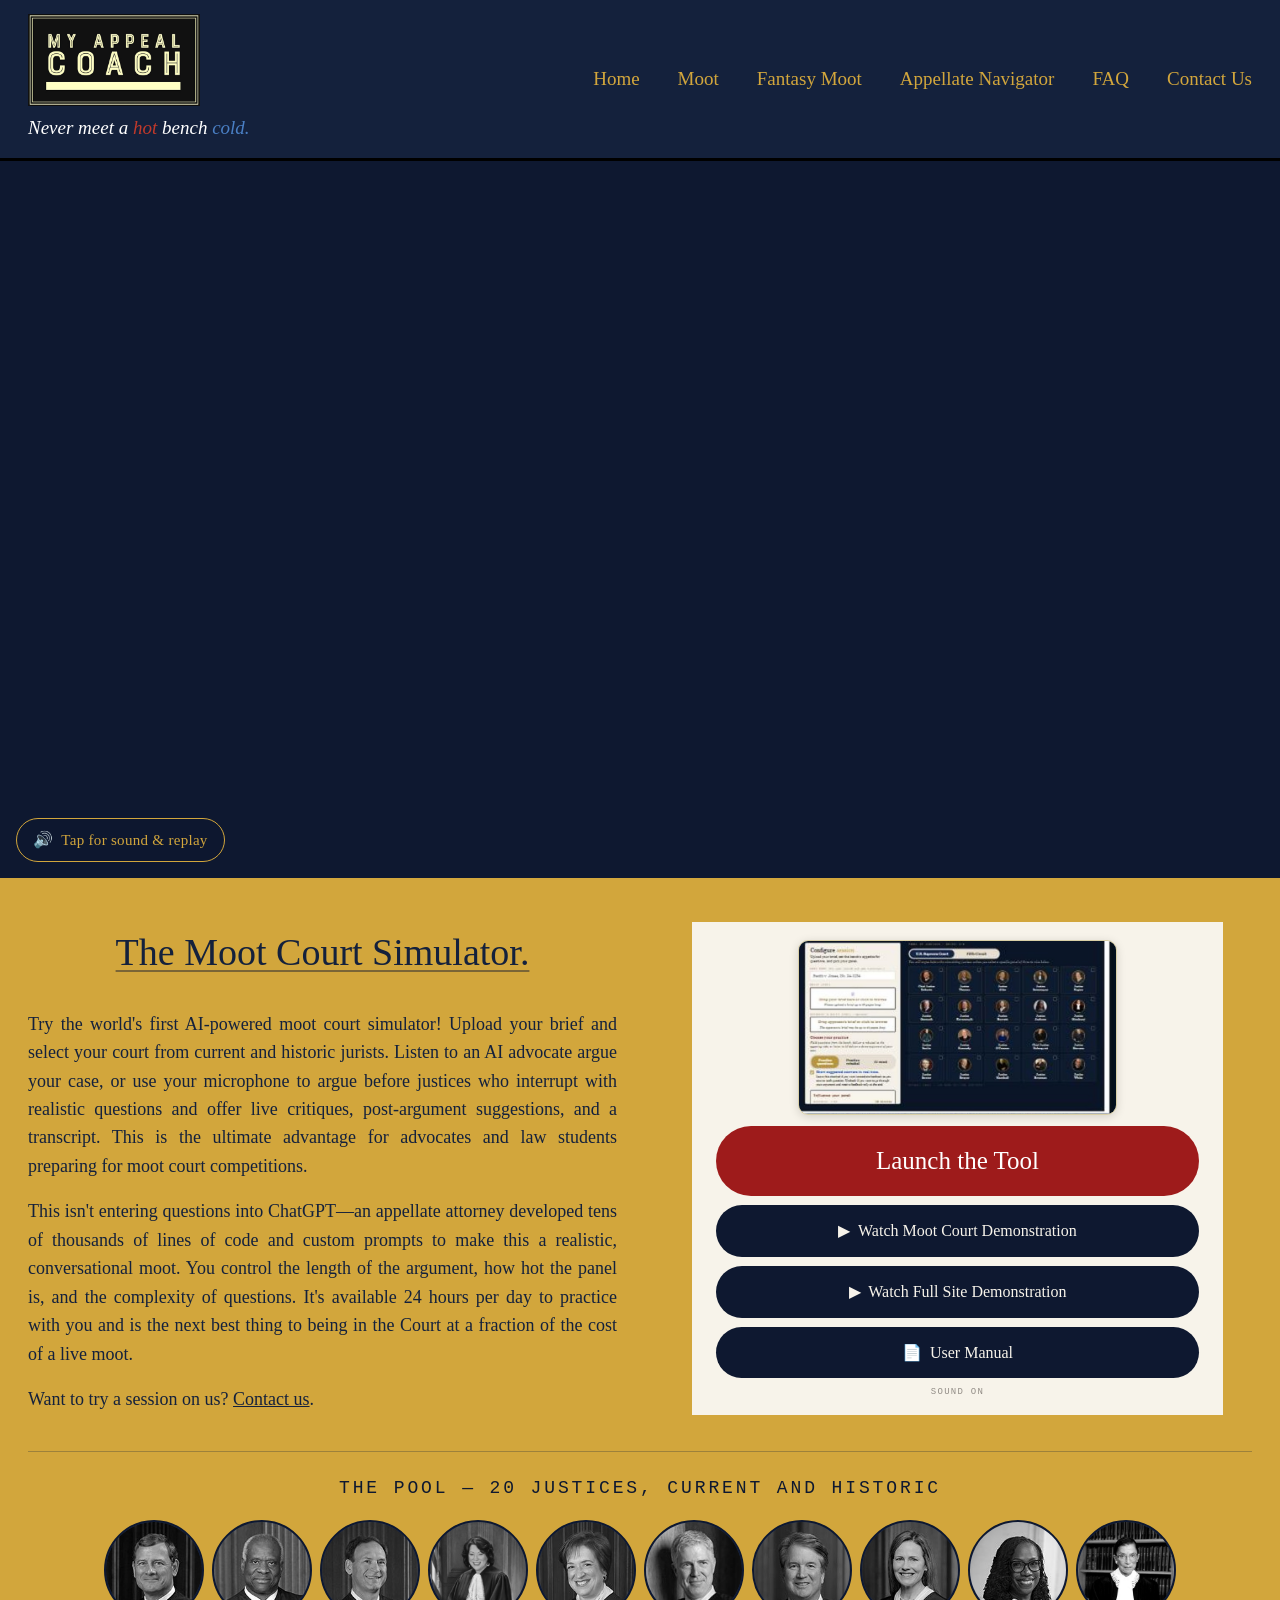
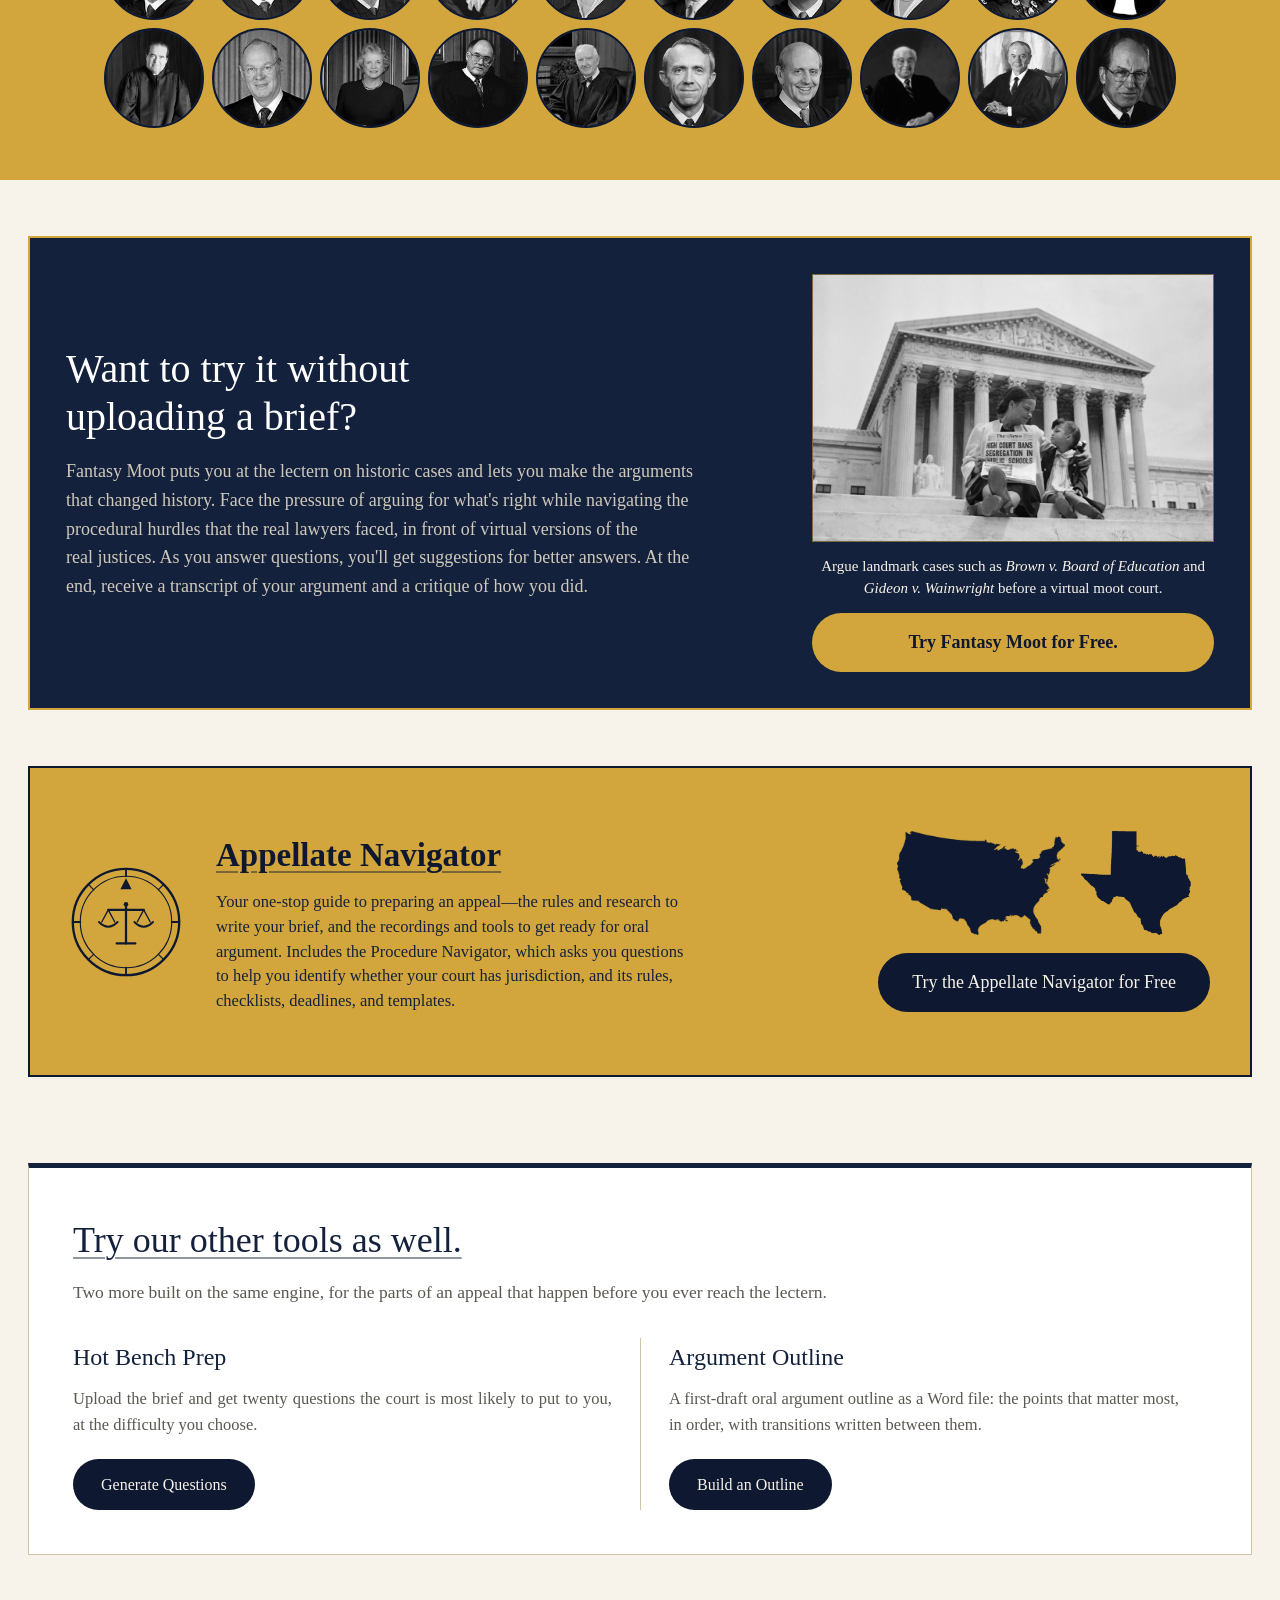
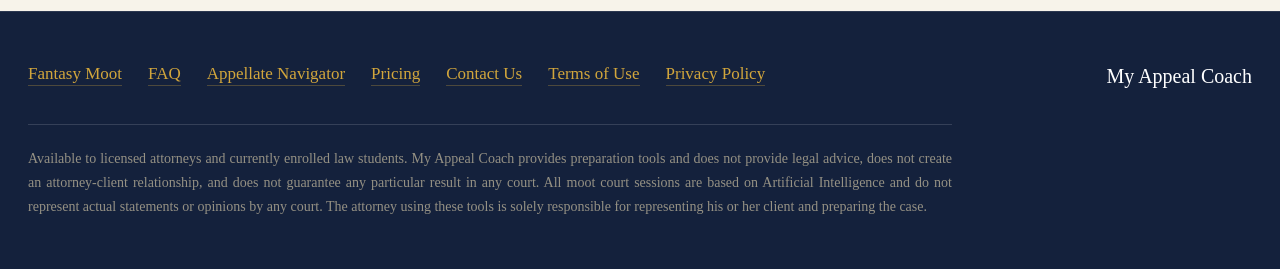
==== commit 3493d931: "Hero: click video to launch the tool; relabel sound button Clicking the hero video (anywhere but the" ====
--- a/index.html
+++ b/index.html
@@ -52,7 +52,7 @@
   </div>
   <button id="hero-video-sound" class="hero-vid-btn" type="button" hidden aria-label="Play the video with sound">
     <span class="hero-vid-btn-ico" aria-hidden="true">🔊</span>
-    <span class="hero-vid-btn-txt">Tap for sound</span>
+    <span class="hero-vid-btn-txt">Tap for sound &amp; replay</span>
   </button>
 </section>
 
--- a/style.css
+++ b/style.css
@@ -211,8 +211,12 @@
 .hero-foot p{margin:0;font-size:19px;letter-spacing:.06em;text-transform:uppercase;color:var(--gold);line-height:1.5}
 .hero-foot i{color:#fff;font-style:italic}
 /* ---- Hero: full-width video with a time-gated headline overlay (Concept 2) ---- */
-.hero-c2{position:relative;aspect-ratio:16/9;overflow:hidden;background:#000;border-top:3px solid #000}
+.hero-c2{position:relative;aspect-ratio:16/9;overflow:hidden;background:var(--navy-dp);border-top:3px solid #000;cursor:pointer}
 .hero-c2 video,.hero-c2 img{position:absolute;inset:0;width:100%;height:100%;object-fit:cover}
+/* Keep the video (and its poster) hidden until it's actually playing, so the
+   poster image never flashes before autoplay starts; it fades in over the navy. */
+.hero-c2 .hero-vid{opacity:0;transition:opacity .45s ease}
+.hero-c2 .hero-vid.revealed{opacity:1}
 .hero-scrim{position:absolute;inset:0;width:54%;display:flex;flex-direction:column;justify-content:center;
   padding:0 40px 0 clamp(24px,4vw,56px);opacity:0;transition:opacity .55s ease;pointer-events:none;
   background:linear-gradient(90deg,rgba(14,24,48,.96),rgba(14,24,48,.92) 42%,rgba(14,24,48,.5) 80%,rgba(14,24,48,0))}
